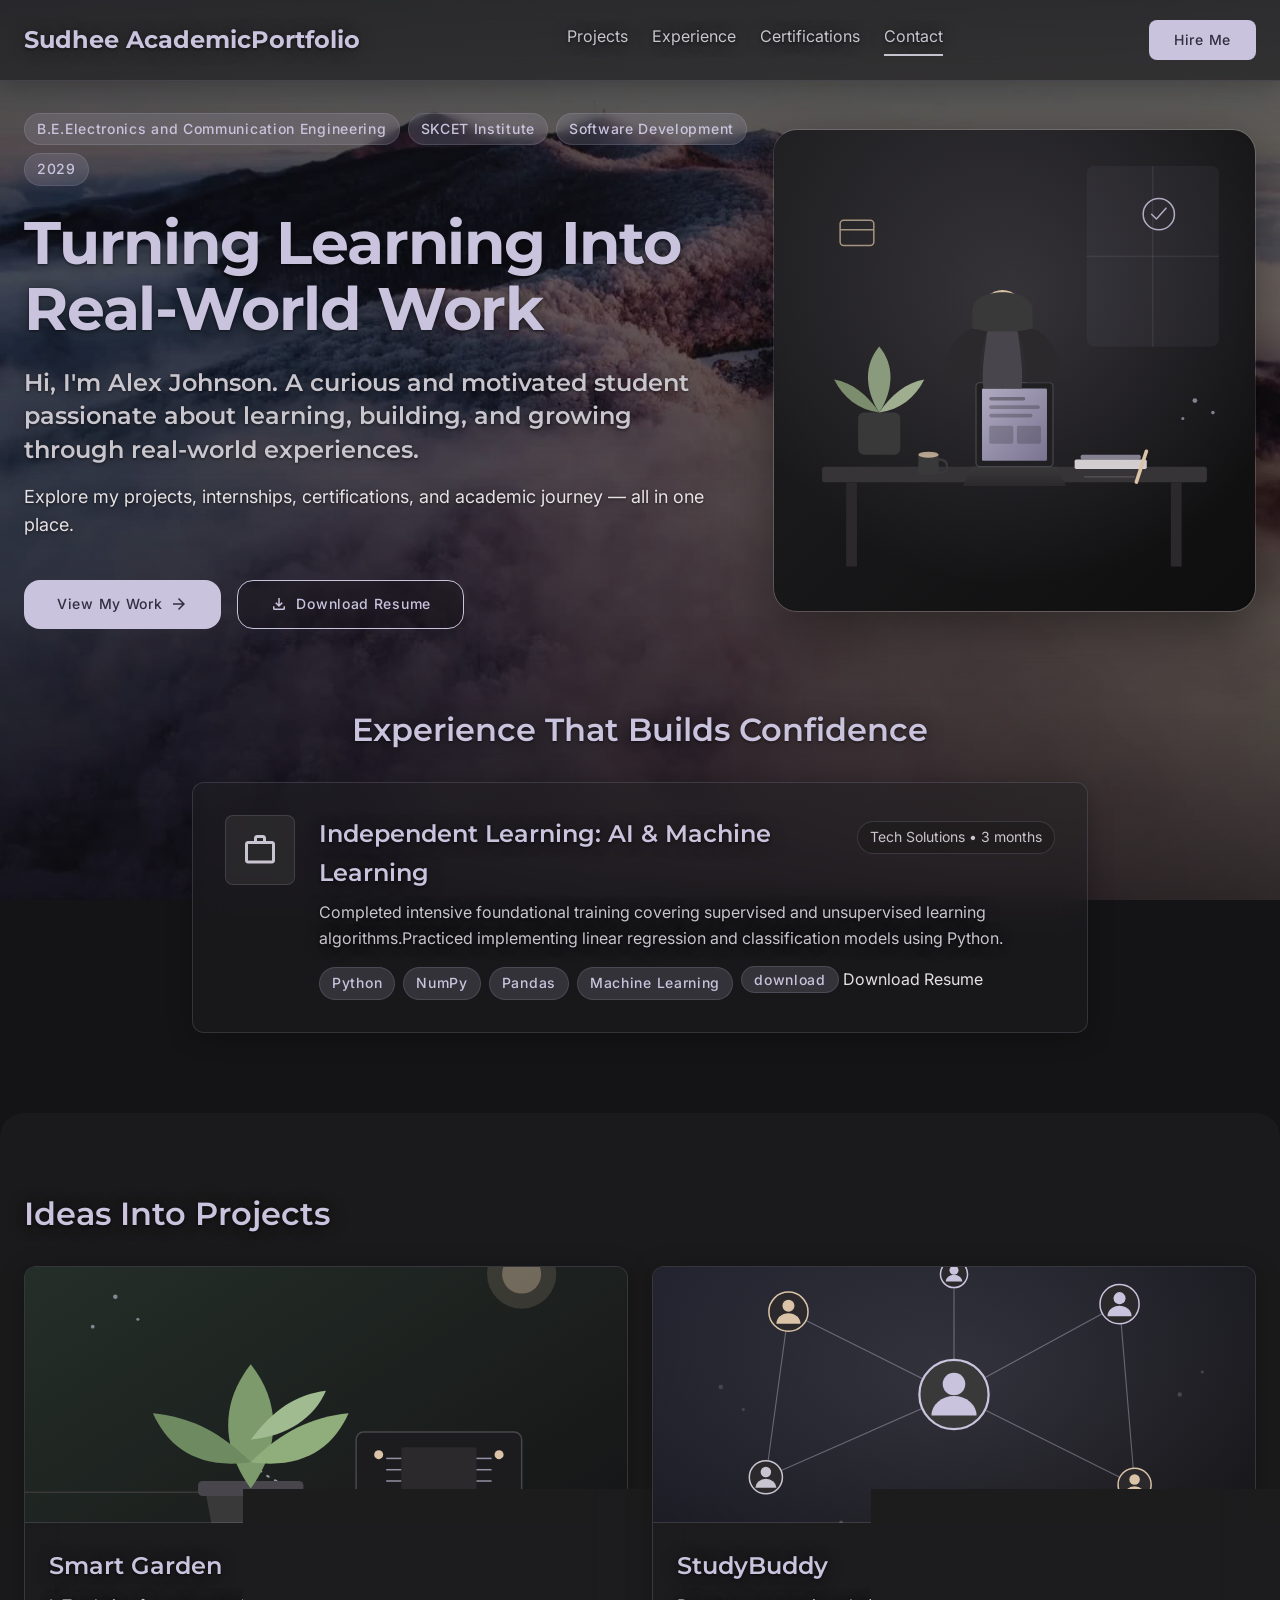
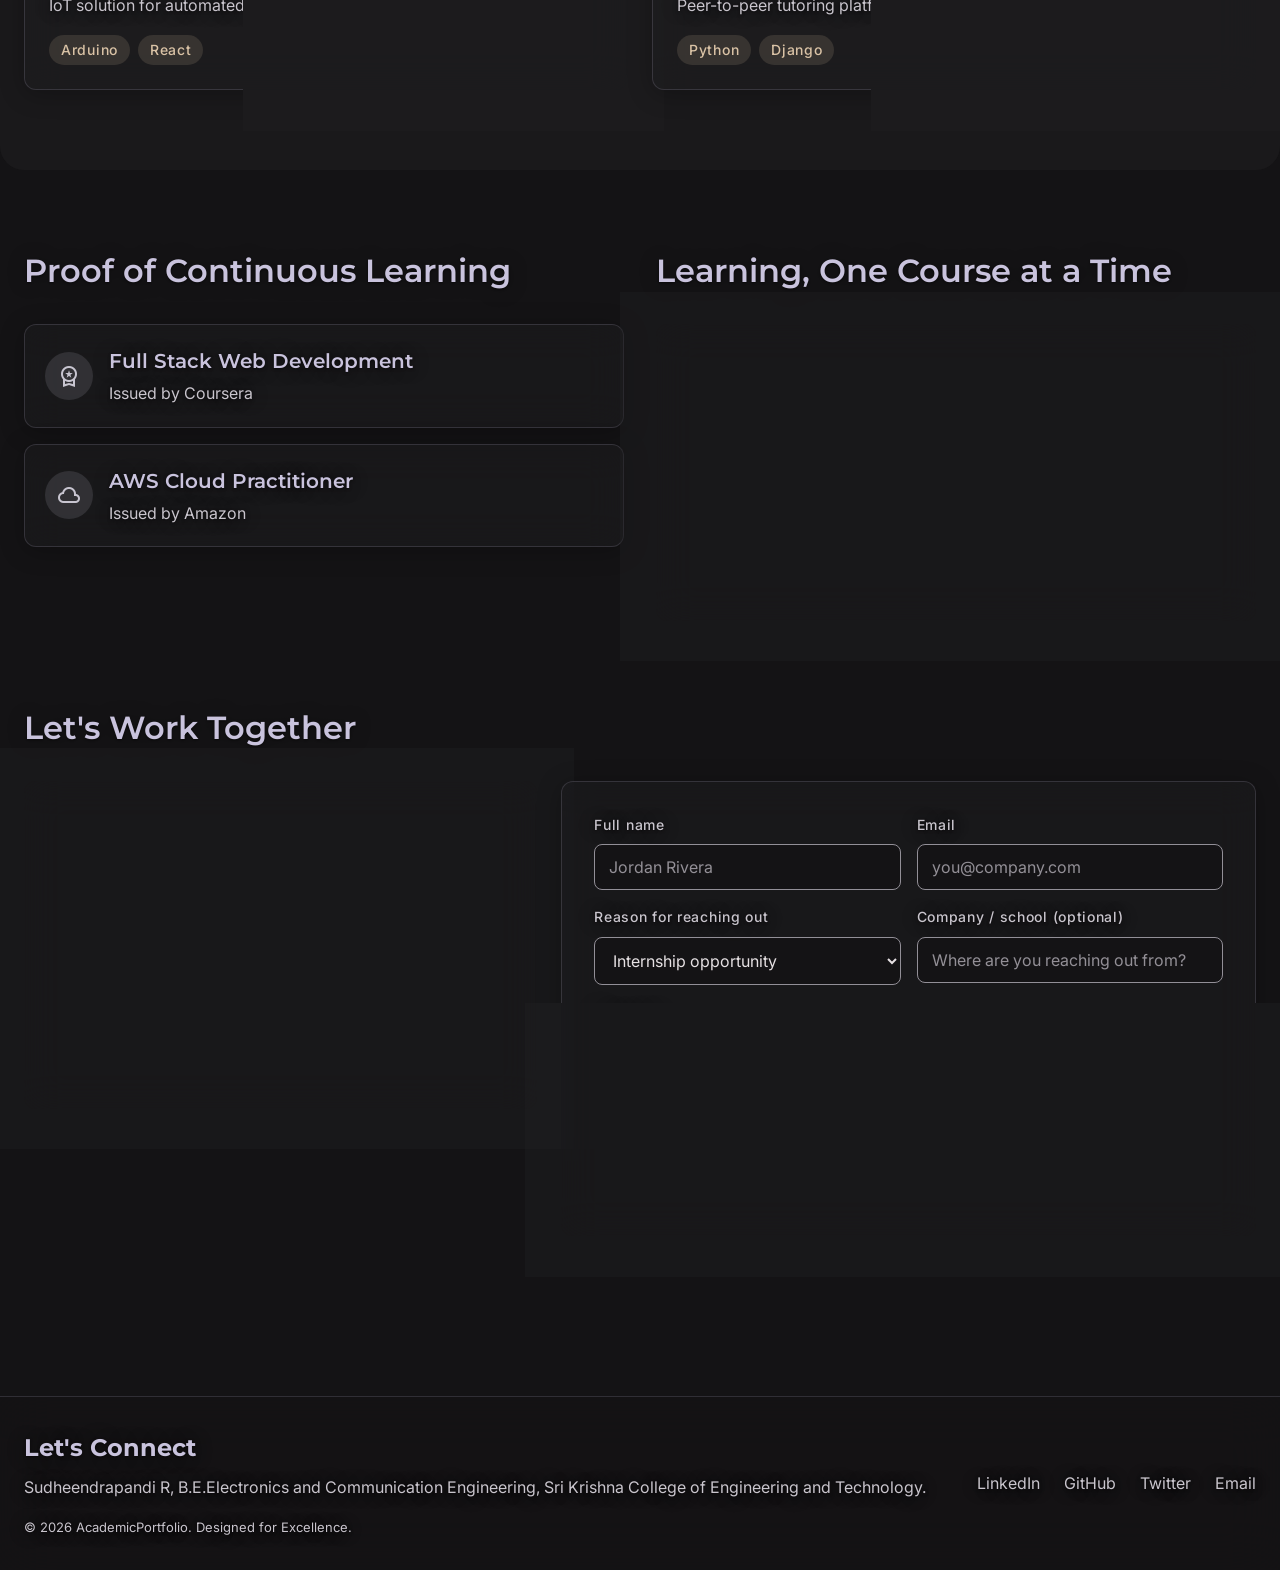
==== index.html @ cacfe925 "Add download link for resume in index.html" ====
<!DOCTYPE html>
<html lang="en">
<head>
<meta charset="utf-8" />
<meta name="viewport" content="width=device-width, initial-scale=1.0" />
<title>Sudheendrapandi—Academic Portfolio</title>
<meta name="description" content="Sudheendrapandi R — B.E.Electronics and Communication Engineering. Projects, internship experience, certifications, and a way to get in touch." />

<link rel="preconnect" href="https://fonts.googleapis.com" />
<link rel="preconnect" href="https://fonts.gstatic.com" crossorigin />
<link href="https://fonts.googleapis.com/css2?family=Inter:wght@400;500&family=Montserrat:wght@600;700&display=swap" rel="stylesheet" />
<link href="https://fonts.googleapis.com/css2?family=Material+Symbols+Outlined:wght,FILL@100..700,0..1&display=swap" rel="stylesheet" />

<link rel="stylesheet" href="style.css" />
</head>
<body>

<!-- ===================== Scroll-driven video background ===================== -->
<canvas id="scroll-cinema-canvas" aria-hidden="true"></canvas>
<div class="cinema-scrim" aria-hidden="true"></div>

<div id="cinema-preloader" role="status" aria-live="polite">
  <div class="preloader-mark">Sudhee AcademicPortfolio</div>
  <div class="preloader-track"><div class="preloader-fill" id="preloader-fill"></div></div>
  <div class="preloader-label" id="preloader-label">Loading scene… 0%</div>
</div>

<!-- ===================== Header / Nav ===================== -->
<header class="site-header">
  <nav class="nav">
    <a class="nav-brand" href="#">Sudhee AcademicPortfolio</a>

    <div class="nav-links">
      <a class="nav-link" data-nav-link href="#projects">Projects</a>
      <a class="nav-link" data-nav-link href="#experience">Experience</a>
      <a class="nav-link" data-nav-link href="#certifications">Certifications</a>
      <a class="nav-link" data-nav-link href="#contact">Contact</a>
    </div>

    <div class="nav-cta">
      <a class="btn btn-primary" href="#contact">Hire Me</a>
    </div>

    <button class="nav-menu-toggle" id="nav-menu-toggle" aria-label="Open menu" aria-expanded="false" aria-controls="nav-mobile-panel">
      <span class="material-symbols-outlined">menu</span>
    </button>
  </nav>

  <div class="nav-mobile-panel" id="nav-mobile-panel">
    <a class="nav-link" data-nav-link href="#projects">Projects</a>
    <a class="nav-link" data-nav-link href="#experience">Experience</a>
    <a class="nav-link" data-nav-link href="#certifications">Certifications</a>
    <a class="nav-link" data-nav-link href="#contact">Contact</a>
    <a class="btn btn-primary" href="#contact">Hire Me</a>
  </div>
</header>

<main>

  <!-- ===================== Hero ===================== -->
  <section class="hero reveal">
    <div class="hero-copy">
      <div class="chip-row">
        <span class="chip">B.E.Electronics and Communication Engineering</span>
        <span class="chip">SKCET Institute</span>
        <span class="chip">Software Development</span>
        <span class="chip">2029</span>
      </div>

      <h1 class="hero-title">Turning Learning Into Real-World Work</h1>

      <h2 class="hero-subtitle">
        Hi, I'm Alex Johnson. A curious and motivated student passionate about learning, building, and growing through real-world experiences.
      </h2>

      <p class="hero-lede">
        Explore my projects, internships, certifications, and academic journey — all in one place.
      </p>

      <div class="hero-actions">
        <a class="btn btn-primary btn-lg" href="#projects">
          View My Work <span class="material-symbols-outlined">arrow_forward</span>
        </a>
        <a class="btn btn-outline" href="sudheendrapandi R - Resume.pdf">
          <span class="material-symbols-outlined">download</span> Download Resume
        </a>
      </div>
    </div>

    <div class="hero-media">
      <img
        src="images/hero-illustration.svg"
        alt="Illustration of Alex Johnson working at a desk with a laptop, notebook, and plant"
        loading="eager"
      />
    </div>
  </section>

   <!-- ===================== Experience ===================== -->
  <section class="section" id="experience">
    <h2 class="section-title is-centered reveal">Experience That Builds Confidence</h2>

    <div class="glass-card experience-card reveal">
      <div class="experience-icon">
        <span class="material-symbols-outlined">work</span>
      </div>

      <div class="experience-body">
        <div class="experience-heading">
          <h3 class="experience-role">Independent Learning: AI & Machine Learning </h3>
          <span class="experience-meta">Tech Solutions • 3 months</span>
        </div>

        <p class="experience-desc">
         Completed intensive foundational training covering supervised and unsupervised learning algorithms.Practiced implementing linear regression and classification models using Python.
        </p>

        <div class="tag-row">
          <span class="tag tag--chip">Python </span>
          <span class="tag tag--chip">NumPy</span>
          <span class="tag tag--chip">Pandas</span>
          <span class="tag tag--chip">Machine Learning</span>
          <a href="sudheendrapandi R - Resume.pdf">
          <span class="tag tag--chip">download</span> Download Resume
          </a>
        </div>
      </div>
    </div>
  </section>

  <!-- ===================== Projects (bento grid) ===================== -->
  <section class="section section--projects" id="projects">
    <h2 class="section-title reveal">Ideas Into Projects</h2>

    <div class="projects-grid">
      <div class="glass-card project-card reveal">
        <div
          class="project-card-image"
          style="background-image:url('images/project-smart-garden.svg')"
          role="img"
          aria-label="Illustration of a potted plant connected to a microcontroller board"
        ></div>
        <div class="project-card-body">
          <h3 class="project-card-title">Smart Garden</h3>
          <p class="project-card-desc">IoT solution for automated plant care. Built with Arduino and React.</p>
          <div class="project-card-tags">
            <span class="tag tag--tertiary">Arduino</span>
            <span class="tag tag--tertiary">React</span>
          </div>
        </div>
      </div>

      <div class="glass-card project-card reveal">
        <div
          class="project-card-image"
          style="background-image:url('images/project-studybuddy.svg')"
          role="img"
          aria-label="Illustration of connected nodes representing a peer-to-peer tutoring network"
        ></div>
        <div class="project-card-body">
          <h3 class="project-card-title">StudyBuddy</h3>
          <p class="project-card-desc">Peer-to-peer tutoring platform. Built with Python and Django.</p>
          <div class="project-card-tags">
            <span class="tag tag--tertiary">Python</span>
            <span class="tag tag--tertiary">Django</span>
          </div>
        </div>
      </div>
    </div>
  </section>

  <!-- ===================== Certifications & Courses ===================== -->
  <section class="section" id="certifications">
    <div class="cert-courses-grid">
      <div>
        <h2 class="section-title reveal">Proof of Continuous Learning</h2>
        <div class="cert-list">
          <div class="glass-card cert-item reveal">
            <span class="cert-icon"><span class="material-symbols-outlined">workspace_premium</span></span>
            <div>
              <h4 class="cert-name">Full Stack Web Development</h4>
              <p class="cert-issuer">Issued by Coursera</p>
            </div>
          </div>
          <div class="glass-card cert-item reveal">
            <span class="cert-icon"><span class="material-symbols-outlined">cloud</span></span>
            <div>
              <h4 class="cert-name">AWS Cloud Practitioner</h4>
              <p class="cert-issuer">Issued by Amazon</p>
            </div>
          </div>
        </div>
      </div>

      <div>
        <h2 class="section-title reveal">Learning, One Course at a Time</h2>
        <div class="glass-card course-card reveal">
          <ul class="course-list">
            <li class="course-item">
              <span class="material-symbols-outlined">check_circle</span>
              <span>Data Structures &amp; Algorithms</span>
            </li>
            <li class="course-item">
              <span class="material-symbols-outlined">check_circle</span>
              <span>Operating Systems</span>
            </li>
            <li class="course-item">
              <span class="material-symbols-outlined">check_circle</span>
              <span>Cloud Computing</span>
            </li>
          </ul>
        </div>
      </div>
    </div>
  </section>

  <!-- ===================== Contact (the form section) ===================== -->
  <section class="section section--contact" id="contact">
    <h2 class="section-title reveal">Let's Work Together</h2>

    <div class="contact-layout">
      <div class="glass-card contact-intro-card reveal">
        <p>
          Have an internship, project, or opportunity in mind? Send a message and I'll get back to you within a couple of days.
        </p>
        <div class="contact-fact-list">
          <div class="contact-fact"><span class="material-symbols-outlined">school</span> Sri Krishna Institute, Electronics and Communication Engineering</div>
          <div class="contact-fact"><span class="material-symbols-outlined">location_on</span> Sugunapuram, Kuniamuthur, Coimbatore, Tamil Nadu, 641008.</div>
        </div>
        <div class="hero-actions" style="margin-top: 8px;">
          <a class="btn btn-outline" href="mailto:sudheendrapandi93@gmail.com">
            <span class="material-symbols-outlined">mail</span> Email Directly
          </a>
        </div>
      </div>

      <form class="glass-card contact-form-card" id="contact-form" novalidate>
        <div class="form-grid">
          <div class="form-field">
            <label for="field-name">Full name</label>
            <input type="text" id="field-name" name="name" placeholder="Jordan Rivera" required />
          </div>
          <div class="form-field">
            <label for="field-email">Email</label>
            <input type="email" id="field-email" name="email" placeholder="you@company.com" required />
          </div>
          <div class="form-field">
            <label for="field-reason">Reason for reaching out</label>
            <select id="field-reason" name="reason">
              <option value="internship">Internship opportunity</option>
              <option value="fulltime">Full-time role</option>
              <option value="collab">Project collaboration</option>
              <option value="other">Something else</option>
            </select>
          </div>
          <div class="form-field">
            <label for="field-company">Company / school (optional)</label>
            <input type="text" id="field-company" name="company" placeholder="Where are you reaching out from?" />
          </div>
          <div class="form-field is-full">
            <label for="field-message">Message</label>
            <textarea id="field-message" name="message" placeholder="Tell me a bit about the opportunity…" required></textarea>
          </div>
        </div>

        <div class="form-submit-row">
          <button class="btn btn-primary btn-lg" type="submit">
            Send Message <span class="material-symbols-outlined">send</span>
          </button>
          <span class="form-note">I'll never share your info. No spam, ever.</span>
        </div>

        <div class="form-success" id="form-success" role="status">
          <span class="material-symbols-outlined">check_circle</span>
          Thanks — your message is in. I'll be in touch soon.
        </div>
      </form>
    </div>
  </section>

</main>

<!-- ===================== Footer ===================== -->
<footer class="site-footer">
  <div class="footer-inner">
    <div class="footer-brand">
      <h3>Let's Connect</h3>
      <p>Sudheendrapandi R, B.E.Electronics and Communication Engineering, Sri Krishna College of Engineering and Technology.</p>
      <p class="fine-print">© 2026 AcademicPortfolio. Designed for Excellence.</p>
    </div>
    <div class="footer-links">
      <a href="https://www.linkedin.com/in/sudheendrapandi-r/">LinkedIn</a>
      <a href="https://github.com/sudheendrapandi?tab=repositories">GitHub</a>
      <a href="#">Twitter</a>
      <a href="#Top">Email</a>
    </div>
  </div>
</footer>

<script src="scroll-cinema.js"></script>
<script src="script.js"></script>
</body>
</html>
---- style.css ----
/* =========================================================================
   Academic Portfolio — Design System
   Recreated 1:1 from the Stitch/Figma export (DESIGN.md tokens), then every
   solid section/card background is converted to a translucent glass panel
   so the scroll-driven video sits visibly behind the whole page.
   ========================================================================= */

:root {
  /* ---- Color tokens (Academic Innovation / Dark) ---- */
  --surface: #141315;
  --surface-dim: #141315;
  --surface-bright: #3a393a;
  --surface-container-lowest: #0f0e0f;
  --surface-container-low: #1c1b1d;
  --surface-container: #201f21;
  --surface-container-high: #2b292b;
  --surface-container-highest: #363436;

  --on-surface: #e6e1e3;
  --on-surface-variant: #c9c5cd;
  --inverse-surface: #e6e1e3;
  --inverse-on-surface: #323032;

  --outline: #928f97;
  --outline-variant: #48464c;

  --primary: #c9c3dd;
  --on-primary: #312e42;
  --primary-container: #0c0a1c;
  --on-primary-container: #7c788f;

  --secondary: #c8c5d0;
  --on-secondary: #302f38;
  --secondary-container: #494851;
  --on-secondary-container: #bab7c2;

  --tertiary: #dac3a6;
  --on-tertiary: #3c2e19;
  --tertiary-container: #140a00;
  --on-tertiary-container: #8a775e;

  --error: #ffb4ab;
  --on-error: #690005;

  --background: #141315;
  --on-background: #e6e1e3;
  --surface-variant: #363436;

  /* ---- Type scale ---- */
  --font-display: "Montserrat", sans-serif;
  --font-body: "Inter", sans-serif;

  --display-xl-size: 60px;
  --display-xl-size-mobile: 40px;
  --headline-lg-size: 32px;
  --headline-md-size: 24px;
  --body-lg-size: 18px;
  --body-md-size: 16px;
  --label-sm-size: 14px;

  /* ---- Shape ---- */
  --radius-sm: 0.25rem;
  --radius: 0.5rem;
  --radius-md: 0.75rem;
  --radius-lg: 1rem;
  --radius-xl: 1.5rem;
  --radius-full: 9999px;

  /* ---- Spacing ---- */
  --unit: 8px;
  --gutter: 24px;
  --margin-mobile: 16px;
  --stack-sm: 8px;
  --stack-md: 16px;
  --stack-lg: 32px;
  --section-gap: 80px;
  --container-max: 1280px;

  /* ---- Glass panel system ----
     Original design was a solid dark-mode surface stack. Every one of those
     surface levels becomes a translucent, blurred glass tint here so the
     scroll-video canvas underneath stays visible through every section. */
  --glass-nav-bg: rgba(20, 19, 21, 0.55);
  --glass-card-bg: rgba(32, 31, 33, 0.46);
  --glass-card-bg-strong: rgba(20, 19, 21, 0.6);
  --glass-card-border: rgba(201, 195, 221, 0.16);
  --glass-chip-bg: rgba(201, 195, 221, 0.16);
  --glass-blur: blur(18px);
  --glass-blur-strong: blur(26px);
  --text-shadow-soft: 0 1px 3px rgba(0, 0, 0, 0.55), 0 1px 18px rgba(0, 0, 0, 0.35);
}

* {
  box-sizing: border-box;
}

html {
  scroll-behavior: smooth;
}

body {
  margin: 0;
  background: var(--background);
  color: var(--on-surface);
  font-family: var(--font-body);
  font-size: var(--body-md-size);
  line-height: 1.6;
  -webkit-font-smoothing: antialiased;
  overflow-x: hidden;
}

img {
  max-width: 100%;
  display: block;
}

a {
  text-decoration: none;
  color: inherit;
}

ul {
  margin: 0;
  padding: 0;
  list-style: none;
}

button {
  font-family: inherit;
  cursor: pointer;
}

.material-symbols-outlined {
  font-variation-settings: "FILL" 0, "wght" 400, "GRAD" 0, "opsz" 24;
  vertical-align: middle;
  line-height: 1;
}

::selection {
  background: var(--secondary);
  color: var(--on-secondary);
}

.container {
  max-width: var(--container-max);
  margin: 0 auto;
  padding-inline: var(--margin-mobile);
}

@media (min-width: 768px) {
  .container {
    padding-inline: var(--gutter);
  }
}

.visually-hidden {
  position: absolute;
  width: 1px;
  height: 1px;
  overflow: hidden;
  clip: rect(0 0 0 0);
  white-space: nowrap;
}

/* =========================================================================
   Scroll-video background canvas
   ========================================================================= */

#scroll-cinema-canvas {
  position: fixed;
  inset: 0;
  width: 100vw;
  height: 100vh;
  z-index: -1;
  background: var(--surface-container-lowest);
}

/* Dark scrim so glass panels always keep enough contrast, whatever frame is showing */
.cinema-scrim {
  position: fixed;
  inset: 0;
  z-index: -1;
  background: linear-gradient(
    180deg,
    rgba(10, 9, 11, 0.55) 0%,
    rgba(10, 9, 11, 0.35) 30%,
    rgba(10, 9, 11, 0.5) 70%,
    rgba(10, 9, 11, 0.72) 100%
  );
  pointer-events: none;
}

/* Preloader shown while video frames are fetched */
#cinema-preloader {
  position: fixed;
  inset: 0;
  z-index: 999;
  display: flex;
  flex-direction: column;
  align-items: center;
  justify-content: center;
  gap: var(--stack-md);
  background: var(--surface);
  transition: opacity 0.6s ease, visibility 0.6s ease;
}

#cinema-preloader.is-hidden {
  opacity: 0;
  visibility: hidden;
  pointer-events: none;
}

.preloader-mark {
  font-family: var(--font-display);
  font-weight: 700;
  font-size: 22px;
  color: var(--primary);
  letter-spacing: -0.01em;
}

.preloader-track {
  width: 220px;
  height: 3px;
  border-radius: var(--radius-full);
  background: var(--surface-container-high);
  overflow: hidden;
}

.preloader-fill {
  height: 100%;
  width: 0%;
  background: var(--primary);
  transition: width 0.15s ease-out;
}

.preloader-label {
  font-size: var(--label-sm-size);
  letter-spacing: 0.05em;
  color: var(--on-surface-variant);
  text-transform: uppercase;
}

/* =========================================================================
   Header / Nav — glass, sticky
   ========================================================================= */

.site-header {
  position: sticky;
  top: 0;
  z-index: 50;
  background: var(--glass-nav-bg);
  backdrop-filter: var(--glass-blur);
  -webkit-backdrop-filter: var(--glass-blur);
  border-bottom: 1px solid var(--glass-card-border);
  box-shadow: 0 4px 24px rgba(0, 0, 0, 0.25);
  transition: background 0.2s ease;
}

.nav {
  display: flex;
  justify-content: space-between;
  align-items: center;
  width: 100%;
  height: 80px;
  max-width: var(--container-max);
  margin: 0 auto;
  padding-inline: var(--margin-mobile);
}

@media (min-width: 768px) {
  .nav {
    padding-inline: var(--gutter);
  }
}

.nav-brand {
  font-family: var(--font-display);
  font-size: var(--headline-md-size);
  font-weight: 700;
  color: var(--primary);
  text-shadow: var(--text-shadow-soft);
  transition: opacity 0.2s ease;
}

.nav-brand:hover {
  opacity: 0.8;
}

.nav-links {
  display: none;
  align-items: center;
  gap: 24px;
}

@media (min-width: 768px) {
  .nav-links {
    display: flex;
  }
}

.nav-link {
  font-size: var(--body-md-size);
  color: var(--on-surface-variant);
  text-shadow: var(--text-shadow-soft);
  padding-bottom: 4px;
  border-bottom: 2px solid transparent;
  transition: color 0.2s ease, border-color 0.2s ease, opacity 0.2s ease;
}

.nav-link:hover {
  color: var(--primary);
  opacity: 0.85;
}

.nav-link.is-active {
  color: var(--secondary);
  border-bottom-color: var(--secondary);
}

.nav-cta {
  display: none;
}

@media (min-width: 768px) {
  .nav-cta {
    display: flex;
    align-items: center;
  }
}

.nav-menu-toggle {
  display: inline-flex;
  background: none;
  border: none;
  color: var(--primary);
  padding: 4px;
}

@media (min-width: 768px) {
  .nav-menu-toggle {
    display: none;
  }
}

.nav-mobile-panel {
  display: none;
  flex-direction: column;
  gap: 4px;
  padding: var(--stack-md) var(--margin-mobile) var(--stack-lg);
  background: var(--glass-nav-bg);
  backdrop-filter: var(--glass-blur);
  -webkit-backdrop-filter: var(--glass-blur);
  border-bottom: 1px solid var(--glass-card-border);
}

.nav-mobile-panel.is-open {
  display: flex;
}

.nav-mobile-panel .nav-link {
  padding: 12px 4px;
  border-bottom: 1px solid var(--glass-card-border);
}

.nav-mobile-panel .btn {
  margin-top: var(--stack-sm);
  align-self: flex-start;
}

@media (min-width: 768px) {
  .nav-mobile-panel {
    display: none !important;
  }
}

/* =========================================================================
   Buttons
   ========================================================================= */

.btn {
  display: inline-flex;
  align-items: center;
  gap: 8px;
  font-family: var(--font-body);
  font-size: var(--label-sm-size);
  font-weight: 500;
  letter-spacing: 0.05em;
  border-radius: var(--radius);
  border: 1px solid transparent;
  transition: opacity 0.2s ease, background-color 0.2s ease, transform 0.15s ease;
  white-space: nowrap;
}

.btn-primary {
  background: var(--primary);
  color: var(--on-primary);
  padding: 8px 24px;
}

.btn-primary:hover {
  opacity: 0.9;
}

.btn-lg {
  padding: 12px 32px;
  border-radius: var(--radius-lg);
}

.btn-outline {
  background: rgba(15, 14, 15, 0.35);
  border: 1px solid var(--primary);
  color: var(--primary);
  padding: 12px 32px;
  border-radius: var(--radius-lg);
}

.btn-outline:hover {
  background: var(--surface-container);
}

.btn:active {
  transform: translateY(1px);
}

.btn .material-symbols-outlined {
  font-size: 18px;
}

/* =========================================================================
   Section rhythm
   ========================================================================= */

main {
  max-width: var(--container-max);
  margin: 0 auto;
  padding-inline: var(--margin-mobile);
  padding-top: var(--stack-lg);
  padding-bottom: var(--section-gap);
}

@media (min-width: 768px) {
  main {
    padding-inline: var(--gutter);
  }
}

.section {
  padding-block: var(--section-gap);
}

.section-title {
  font-family: var(--font-display);
  font-size: var(--headline-lg-size);
  font-weight: 600;
  line-height: 1.3;
  color: var(--primary);
  text-shadow: var(--text-shadow-soft);
  margin: 0 0 var(--stack-lg);
}

.section-title.is-centered {
  text-align: center;
}

/* =========================================================================
   Hero
   ========================================================================= */

.hero {
  position: relative;
  display: flex;
  flex-direction: column;
  align-items: center;
  gap: var(--gutter);
}

@media (min-width: 768px) {
  .hero {
    flex-direction: row;
  }
}

.hero-copy {
  display: flex;
  flex-direction: column;
  gap: var(--stack-md);
  z-index: 1;
}

@media (min-width: 768px) {
  .hero-copy {
    width: 60%;
  }
}

.chip-row {
  display: flex;
  flex-wrap: wrap;
  gap: 8px;
  margin-bottom: 8px;
}

.chip {
  background: var(--glass-chip-bg);
  color: var(--primary);
  border: 1px solid var(--glass-card-border);
  padding: 4px 12px;
  border-radius: var(--radius-full);
  font-size: var(--label-sm-size);
  letter-spacing: 0.05em;
  font-weight: 500;
  backdrop-filter: blur(6px);
}

.hero-title {
  font-family: var(--font-display);
  font-weight: 700;
  font-size: var(--display-xl-size-mobile);
  line-height: 1.2;
  letter-spacing: -0.02em;
  color: var(--primary);
  text-shadow: var(--text-shadow-soft);
  margin: 0 0 var(--stack-sm);
}

@media (min-width: 768px) {
  .hero-title {
    font-size: var(--display-xl-size);
    line-height: 1.1;
  }
}

.hero-subtitle {
  font-family: var(--font-display);
  font-size: var(--headline-md-size);
  font-weight: 600;
  line-height: 1.4;
  color: var(--on-surface-variant);
  text-shadow: var(--text-shadow-soft);
  max-width: 42rem;
  margin: 0;
}

.hero-lede {
  font-size: var(--body-lg-size);
  line-height: 1.6;
  color: var(--on-surface);
  text-shadow: var(--text-shadow-soft);
  max-width: 48rem;
  margin: 0 0 var(--stack-md);
}

.hero-actions {
  display: flex;
  flex-wrap: wrap;
  gap: var(--stack-md);
  margin-top: var(--stack-sm);
}

.hero-media {
  position: relative;
  margin-top: var(--stack-lg);
  z-index: 1;
}

@media (min-width: 768px) {
  .hero-media {
    width: 40%;
    margin-top: 0;
  }
}

.hero-media img {
  width: 100%;
  height: auto;
  aspect-ratio: 1 / 1;
  object-fit: cover;
  border-radius: var(--radius-xl);
  box-shadow: 0 20px 60px rgba(0, 0, 0, 0.45);
  border: 1px solid var(--glass-card-border);
}

/* =========================================================================
   Glass card (replaces .bento-card)
   ========================================================================= */

.glass-card {
  background: var(--glass-card-bg);
  backdrop-filter: var(--glass-blur);
  -webkit-backdrop-filter: var(--glass-blur);
  border: 1px solid var(--glass-card-border);
  border-radius: var(--radius-md);
  box-shadow: 0 4px 24px rgba(0, 0, 0, 0.25);
  transition: transform 0.3s ease, box-shadow 0.3s ease, border-color 0.3s ease;
}

.glass-card:hover {
  transform: translateY(-2px);
  box-shadow: 0 12px 36px rgba(0, 0, 0, 0.32);
  border-color: rgba(201, 195, 221, 0.3);
}

/* =========================================================================
   Experience section
   ========================================================================= */

.experience-card {
  max-width: 56rem;
  margin: 0 auto;
  padding: 24px;
  display: flex;
  flex-direction: column;
  gap: var(--gutter);
  align-items: flex-start;
}

@media (min-width: 768px) {
  .experience-card {
    flex-direction: row;
    padding: 32px;
  }
}

.experience-icon {
  flex-shrink: 0;
  background: rgba(54, 52, 54, 0.55);
  border: 1px solid var(--glass-card-border);
  border-radius: var(--radius);
  padding: 16px;
}

.experience-icon .material-symbols-outlined {
  font-size: 36px;
  color: var(--secondary);
}

.experience-body {
  flex-grow: 1;
}

.experience-heading {
  display: flex;
  flex-direction: column;
  gap: 8px;
  margin-bottom: 8px;
}

@media (min-width: 768px) {
  .experience-heading {
    flex-direction: row;
    justify-content: space-between;
    align-items: baseline;
  }
}

.experience-role {
  font-family: var(--font-display);
  font-size: var(--headline-md-size);
  font-weight: 600;
  color: var(--primary);
  text-shadow: var(--text-shadow-soft);
  margin: 0;
}

.experience-meta {
  font-size: var(--label-sm-size);
  color: var(--on-surface-variant);
  background: rgba(28, 27, 29, 0.55);
  padding: 4px 12px;
  border-radius: var(--radius-full);
  border: 1px solid var(--glass-card-border);
  white-space: nowrap;
}

.experience-desc {
  color: var(--on-surface-variant);
  text-shadow: var(--text-shadow-soft);
  margin: 8px 0 var(--stack-md);
}

.tag-row {
  display: flex;
  flex-wrap: wrap;
  gap: 8px;
}

.tag {
  padding: 4px 12px;
  border-radius: var(--radius-full);
  font-size: var(--label-sm-size);
  letter-spacing: 0.05em;
  font-weight: 500;
}

.tag--chip {
  background: var(--glass-chip-bg);
  color: var(--primary);
  border: 1px solid var(--glass-card-border);
}

.tag--tertiary {
  background: rgba(218, 195, 166, 0.14);
  color: var(--tertiary);
}

/* =========================================================================
   Projects bento grid
   ========================================================================= */

.section--projects {
  background: rgba(58, 57, 58, 0.18);
  border-radius: var(--radius-xl);
  margin-inline: calc(var(--margin-mobile) * -1);
  padding-inline: var(--margin-mobile);
}

@media (min-width: 768px) {
  .section--projects {
    margin-inline: calc(var(--gutter) * -1);
    padding-inline: var(--gutter);
  }
}

.projects-grid {
  display: grid;
  grid-template-columns: 1fr;
  gap: var(--gutter);
}

@media (min-width: 768px) {
  .projects-grid {
    grid-template-columns: 1fr 1fr;
  }
}

.project-card {
  display: flex;
  flex-direction: column;
  overflow: hidden;
}

.project-card-image {
  width: 100%;
  height: 12rem;
  background-size: cover;
  background-position: center;
  border-bottom: 1px solid var(--glass-card-border);
}

@media (min-width: 768px) {
  .project-card-image {
    height: 16rem;
  }
}

.project-card-body {
  padding: 24px;
  display: flex;
  flex-direction: column;
  flex-grow: 1;
}

.project-card-title {
  font-family: var(--font-display);
  font-size: var(--headline-md-size);
  font-weight: 600;
  color: var(--primary);
  text-shadow: var(--text-shadow-soft);
  margin: 0 0 8px;
}

.project-card-desc {
  color: var(--on-surface-variant);
  text-shadow: var(--text-shadow-soft);
  margin: 0 0 var(--stack-md);
  flex-grow: 1;
}

.project-card-tags {
  display: flex;
  flex-wrap: wrap;
  gap: 8px;
  margin-top: auto;
}

/* =========================================================================
   Certifications & courses
   ========================================================================= */

.cert-courses-grid {
  display: grid;
  grid-template-columns: 1fr;
  gap: var(--stack-lg);
}

@media (min-width: 1024px) {
  .cert-courses-grid {
    grid-template-columns: 1fr 1fr;
  }
}

.cert-list {
  display: flex;
  flex-direction: column;
  gap: 16px;
}

.cert-item {
  padding: 20px;
  display: flex;
  align-items: center;
  gap: 16px;
}

.cert-icon {
  background: rgba(200, 197, 208, 0.14);
  color: var(--secondary);
  padding: 12px;
  border-radius: var(--radius-full);
  display: inline-flex;
}

.cert-name {
  font-family: var(--font-display);
  font-size: 20px;
  font-weight: 600;
  color: var(--primary);
  text-shadow: var(--text-shadow-soft);
  margin: 0;
}

.cert-issuer {
  color: var(--on-surface-variant);
  text-shadow: var(--text-shadow-soft);
  margin: 4px 0 0;
}

.course-card {
  padding: 24px;
  height: 100%;
}

.course-list {
  display: flex;
  flex-direction: column;
  gap: 16px;
}

.course-item {
  display: flex;
  align-items: center;
  gap: 12px;
}

.course-item .material-symbols-outlined {
  color: var(--secondary);
}

.course-item span:last-child {
  font-size: var(--body-lg-size);
  color: var(--on-surface);
  text-shadow: var(--text-shadow-soft);
}

/* =========================================================================
   Contact / booking-style form section (new — the "form" part of the page)
   ========================================================================= */

.section--contact {
  scroll-margin-top: 96px;
}

.contact-layout {
  display: grid;
  grid-template-columns: 1fr;
  gap: var(--gutter);
  align-items: start;
}

@media (min-width: 1024px) {
  .contact-layout {
    grid-template-columns: 0.85fr 1.15fr;
  }
}

.contact-intro-card {
  padding: 32px;
  display: flex;
  flex-direction: column;
  gap: var(--stack-md);
}

.contact-intro-card p {
  color: var(--on-surface-variant);
  text-shadow: var(--text-shadow-soft);
  margin: 0;
}

.contact-fact-list {
  display: flex;
  flex-direction: column;
  gap: 12px;
  margin-top: 8px;
}

.contact-fact {
  display: flex;
  align-items: center;
  gap: 12px;
  font-size: var(--body-md-size);
  color: var(--on-surface);
  text-shadow: var(--text-shadow-soft);
}

.contact-fact .material-symbols-outlined {
  color: var(--secondary);
  font-size: 20px;
}

.contact-form-card {
  padding: 32px;
}

.form-grid {
  display: grid;
  grid-template-columns: 1fr;
  gap: var(--stack-md);
}

@media (min-width: 640px) {
  .form-grid {
    grid-template-columns: 1fr 1fr;
  }
  .form-field.is-full {
    grid-column: 1 / -1;
  }
}

.form-field {
  display: flex;
  flex-direction: column;
  gap: 8px;
}

.form-field label {
  font-size: var(--label-sm-size);
  letter-spacing: 0.05em;
  font-weight: 500;
  color: var(--on-surface-variant);
  text-shadow: var(--text-shadow-soft);
}

.form-field input,
.form-field select,
.form-field textarea {
  font-family: var(--font-body);
  font-size: var(--body-md-size);
  color: var(--on-surface);
  background: rgba(15, 14, 15, 0.4);
  border: 1px solid var(--outline);
  border-radius: var(--radius);
  padding: 12px 14px;
  transition: border-color 0.2s ease, box-shadow 0.2s ease, background 0.2s ease;
}

.form-field input::placeholder,
.form-field textarea::placeholder {
  color: var(--on-surface-variant);
  opacity: 0.7;
}

.form-field input:focus,
.form-field select:focus,
.form-field textarea:focus {
  outline: none;
  border-color: var(--primary);
  box-shadow: 0 0 0 4px rgba(201, 195, 221, 0.18);
  background: rgba(15, 14, 15, 0.6);
}

.form-field textarea {
  resize: vertical;
  min-height: 120px;
}

.form-submit-row {
  display: flex;
  align-items: center;
  gap: var(--stack-md);
  margin-top: var(--stack-sm);
  flex-wrap: wrap;
}

.form-note {
  font-size: 13px;
  color: var(--on-surface-variant);
  text-shadow: var(--text-shadow-soft);
}

.form-success {
  display: none;
  align-items: center;
  gap: 10px;
  margin-top: var(--stack-md);
  padding: 14px 16px;
  border-radius: var(--radius);
  background: rgba(201, 195, 221, 0.14);
  border: 1px solid var(--glass-card-border);
  color: var(--primary);
  font-size: var(--body-md-size);
}

.form-success.is-visible {
  display: flex;
}

.form-success .material-symbols-outlined {
  color: var(--secondary);
}

/* =========================================================================
   Footer
   ========================================================================= */

.site-footer {
  background: var(--glass-card-bg-strong);
  backdrop-filter: var(--glass-blur-strong);
  -webkit-backdrop-filter: var(--glass-blur-strong);
  border-top: 1px solid var(--glass-card-border);
  padding-block: var(--stack-lg);
}

.footer-inner {
  display: flex;
  flex-direction: column;
  align-items: center;
  text-align: center;
  gap: var(--stack-md);
  width: 100%;
  max-width: var(--container-max);
  margin: 0 auto;
  padding-inline: var(--margin-mobile);
}

@media (min-width: 768px) {
  .footer-inner {
    flex-direction: row;
    justify-content: space-between;
    align-items: center;
    text-align: left;
    padding-inline: var(--gutter);
  }
}

.footer-brand {
  display: flex;
  flex-direction: column;
  align-items: center;
  gap: 8px;
}

@media (min-width: 768px) {
  .footer-brand {
    align-items: flex-start;
  }
}

.footer-brand h3 {
  font-family: var(--font-display);
  font-size: var(--headline-md-size);
  font-weight: 700;
  color: var(--primary);
  text-shadow: var(--text-shadow-soft);
  margin: 0;
}

.footer-brand p {
  color: var(--on-surface-variant);
  text-shadow: var(--text-shadow-soft);
  margin: 0;
}

.footer-brand .fine-print {
  margin-top: 8px;
  font-size: 13px;
}

.footer-links {
  display: flex;
  gap: 24px;
  flex-wrap: wrap;
  justify-content: center;
}

.footer-links a {
  color: var(--on-surface-variant);
  text-shadow: var(--text-shadow-soft);
  transition: color 0.2s ease;
}

.footer-links a:hover {
  color: var(--secondary);
}

/* =========================================================================
   Scroll reveal
   ========================================================================= */

.reveal {
  opacity: 0;
  transform: translateY(24px);
  transition: opacity 0.7s ease, transform 0.7s ease;
}

.reveal.is-visible {
  opacity: 1;
  transform: translateY(0);
}

@media (prefers-reduced-motion: reduce) {
  html {
    scroll-behavior: auto;
  }
  .reveal {
    opacity: 1;
    transform: none;
    transition: none;
  }
  .glass-card {
    transition: none;
  }
}
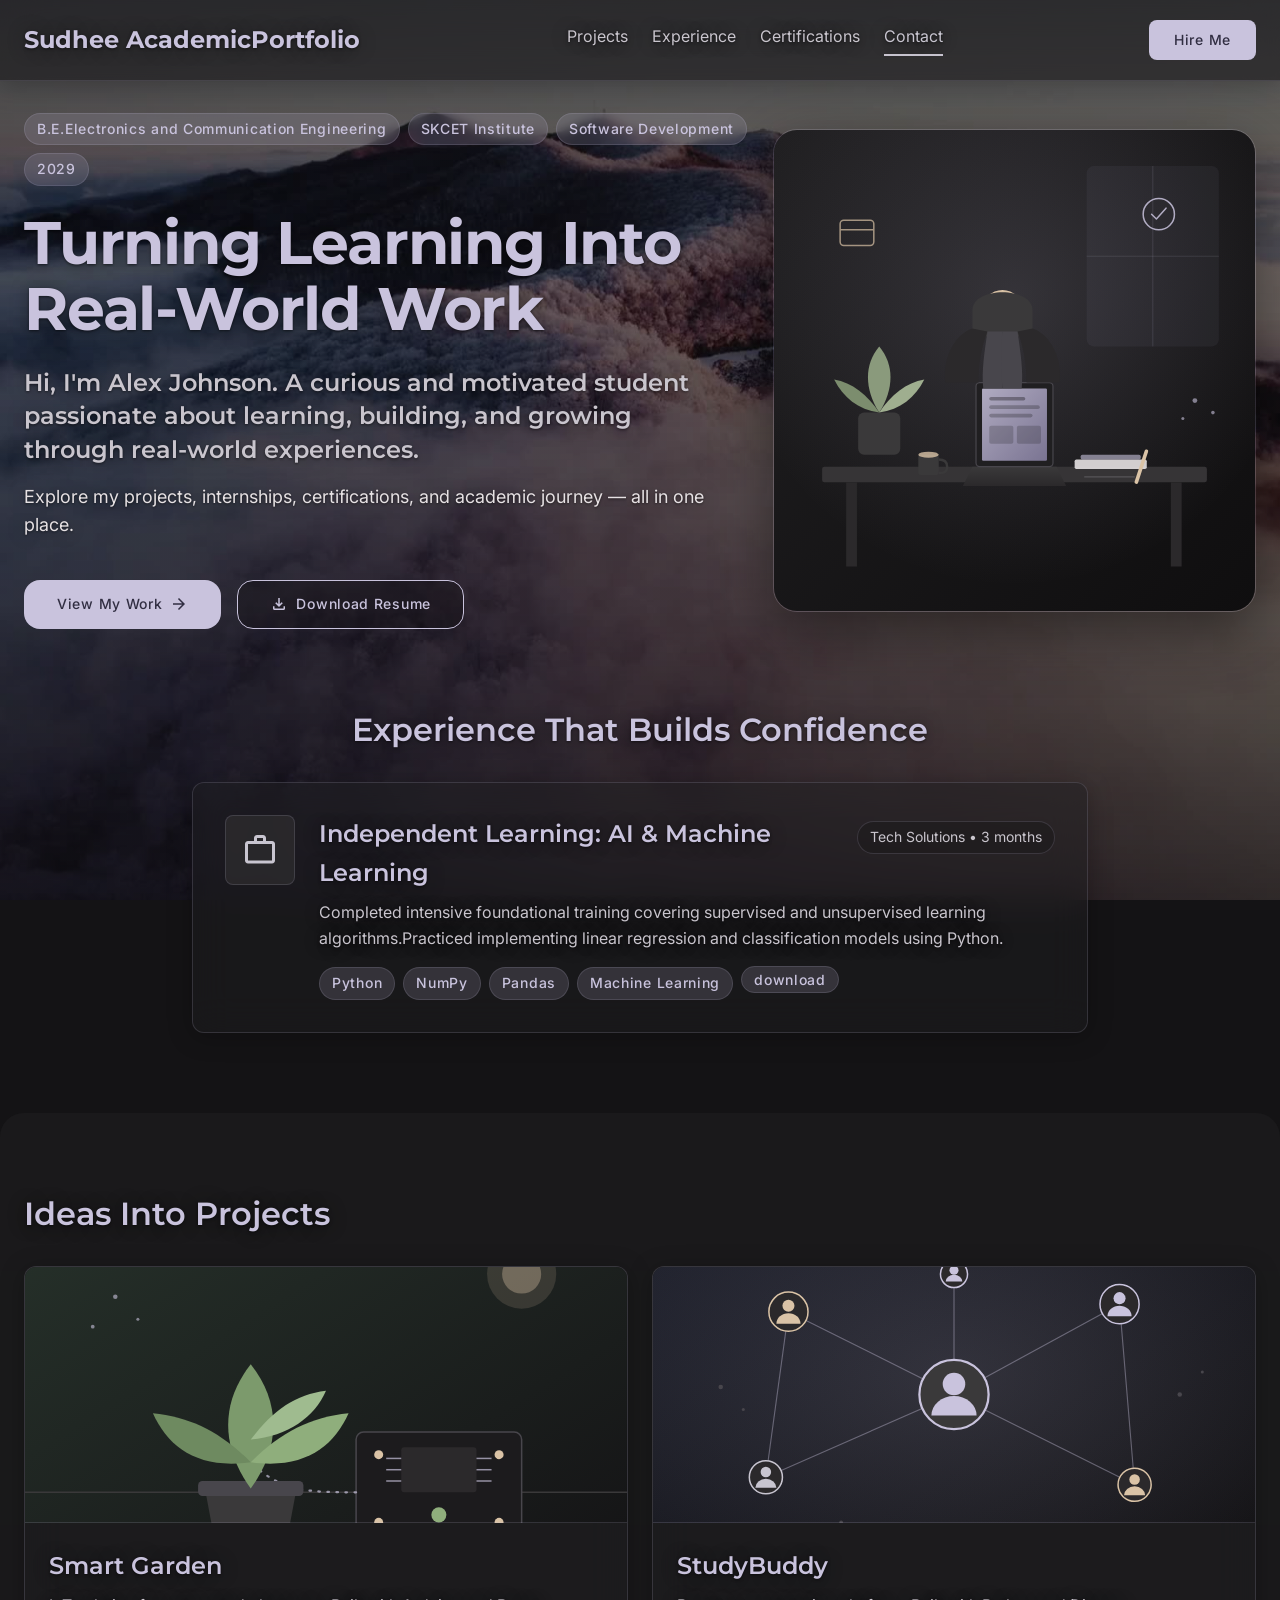
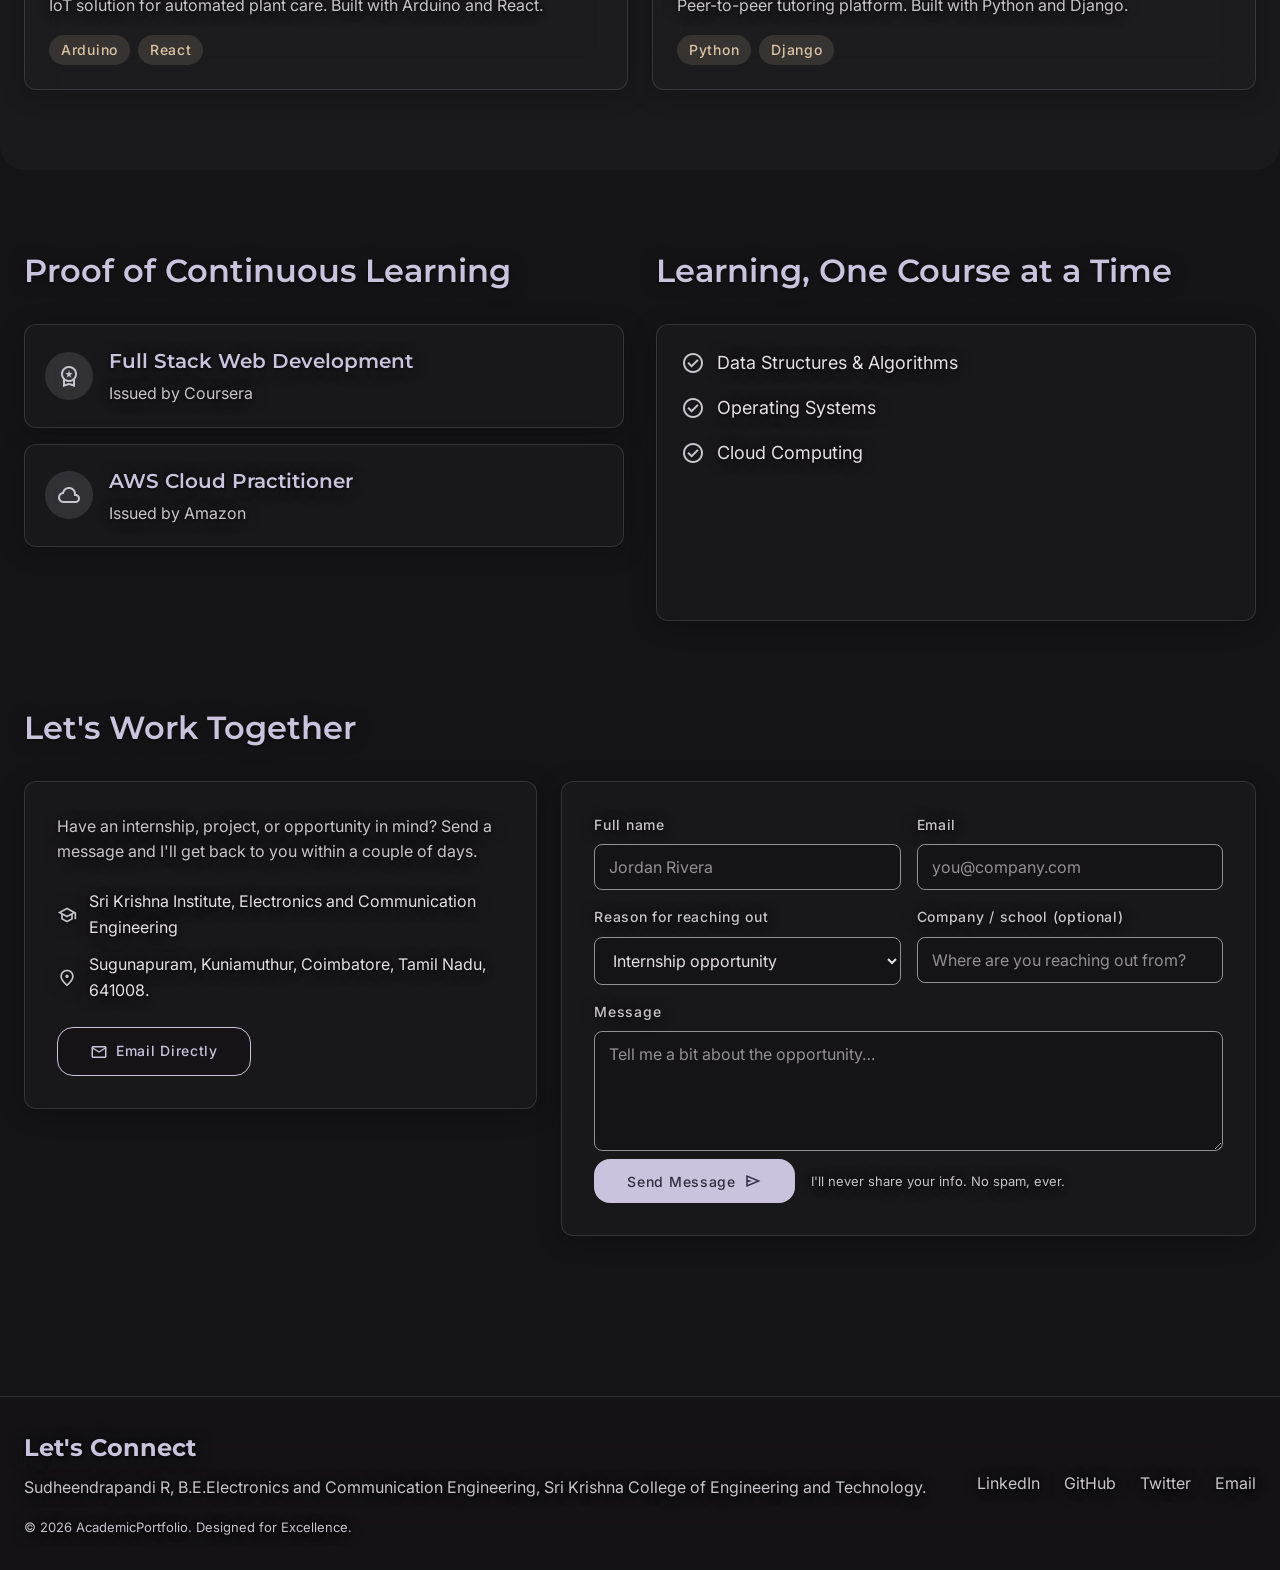
==== commit e9bc9329: "Fix download link for resume in index.html" ====
--- a/index.html
+++ b/index.html
@@ -121,7 +121,7 @@
           <span class="tag tag--chip">Pandas</span>
           <span class="tag tag--chip">Machine Learning</span>
           <a href="sudheendrapandi R - Resume.pdf">
-          <span class="tag tag--chip">download</span> Download Resume
+          <span class="tag tag--chip">download</span>
           </a>
         </div>
       </div>
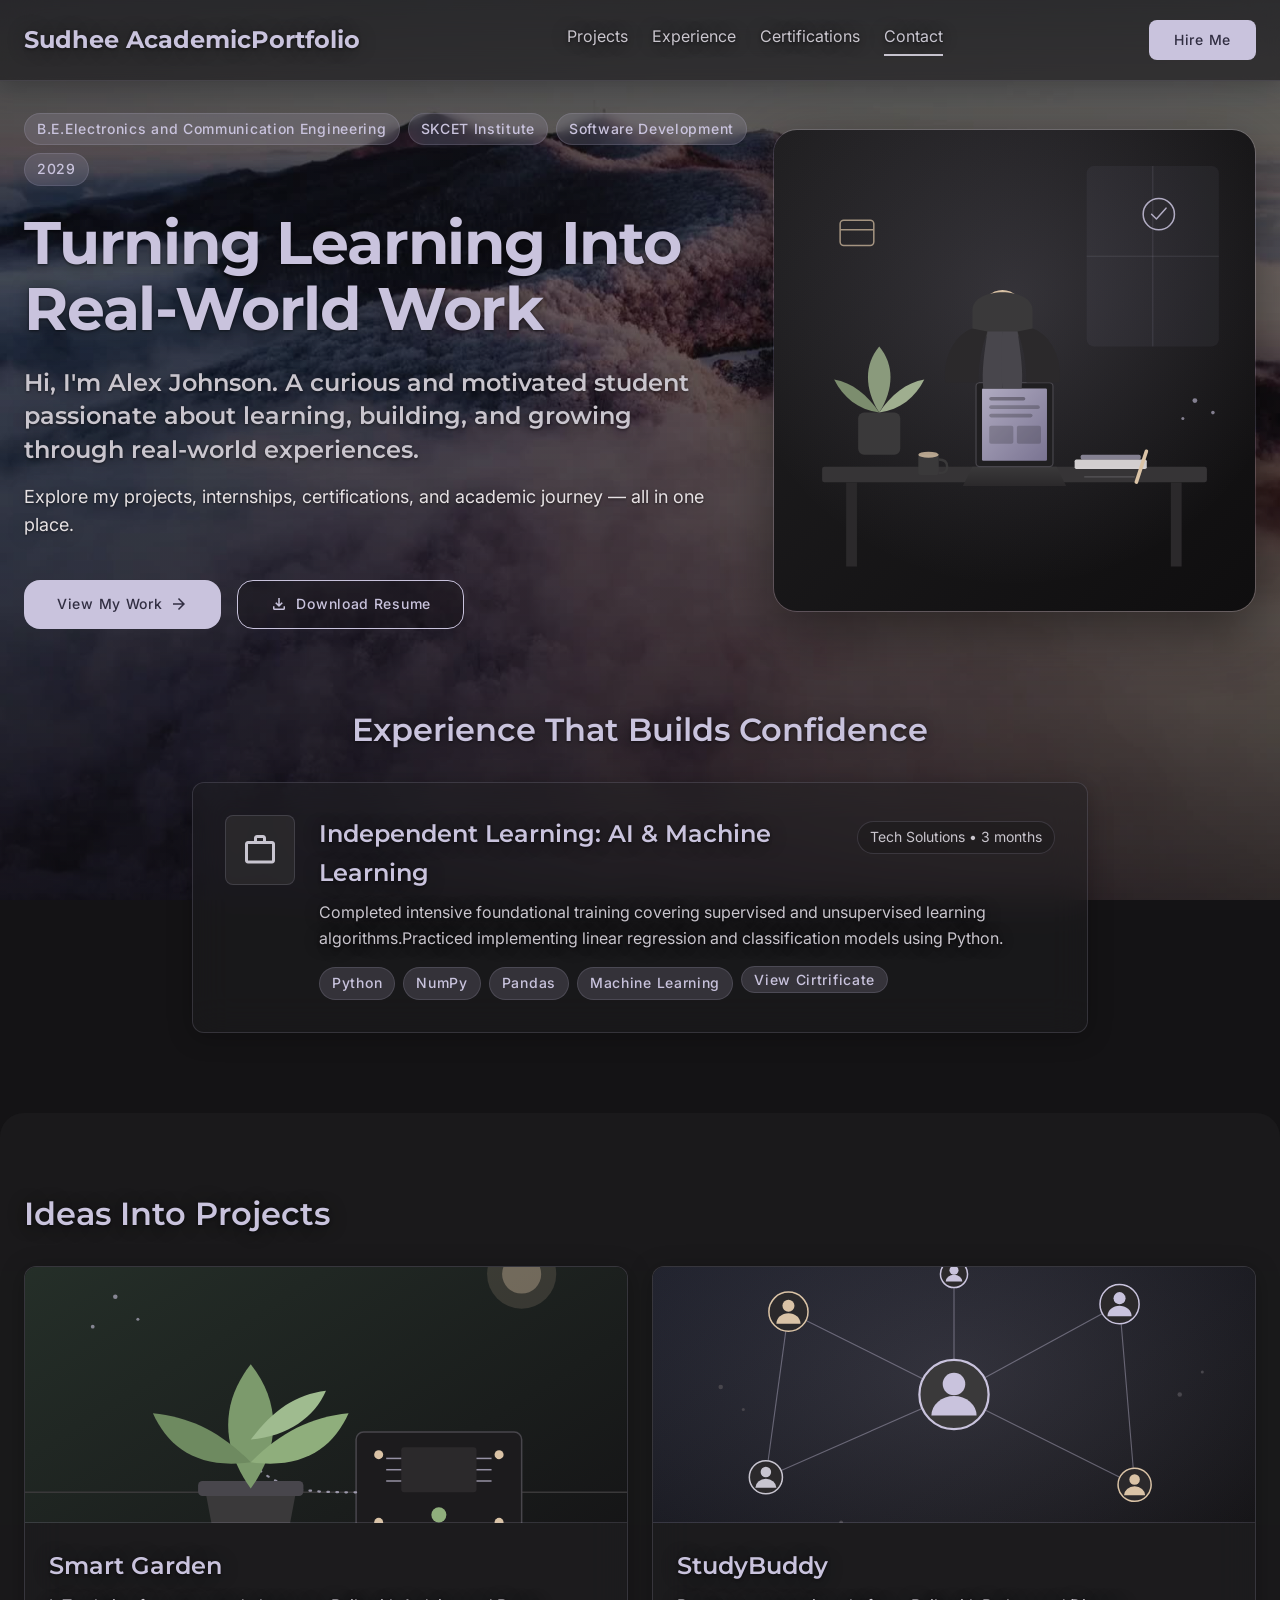
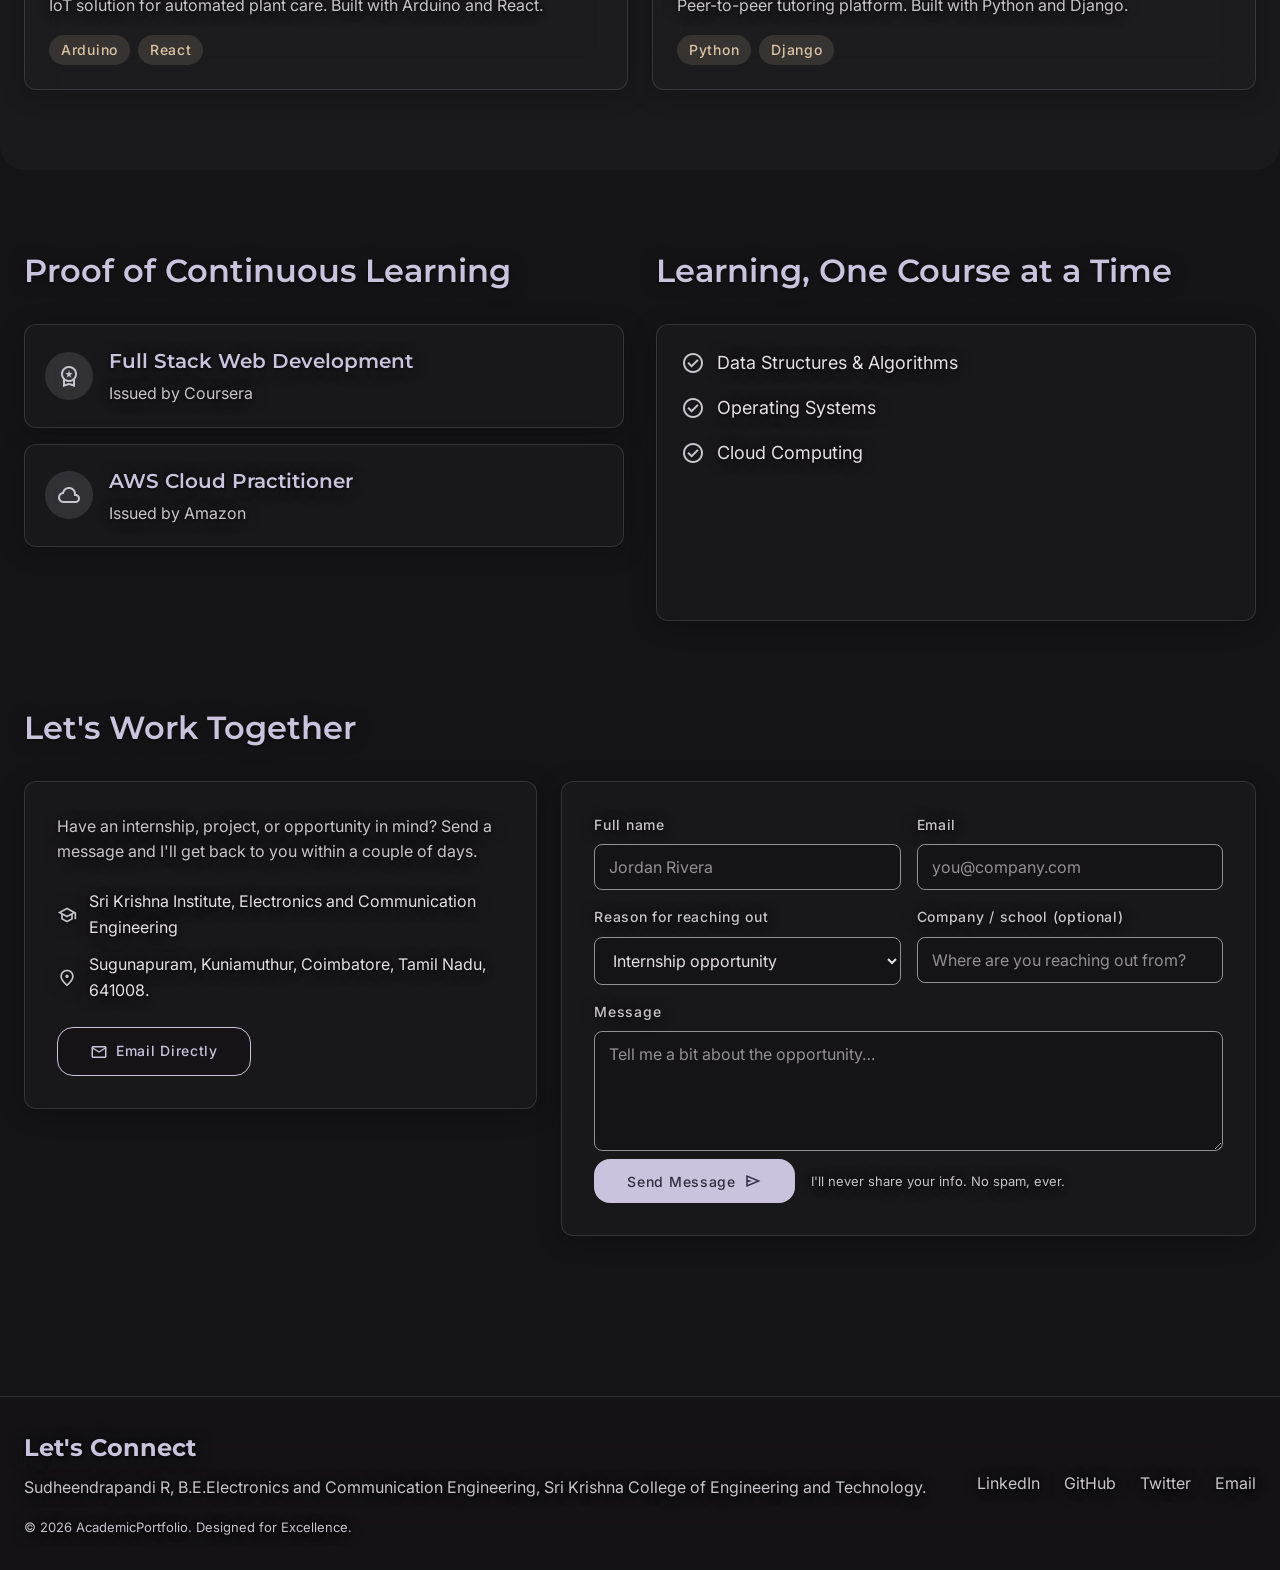
==== commit 514d4aa7: "Update download link text to 'View Certificate'" ====
--- a/index.html
+++ b/index.html
@@ -121,7 +121,7 @@
           <span class="tag tag--chip">Pandas</span>
           <span class="tag tag--chip">Machine Learning</span>
           <a href="sudheendrapandi R - Resume.pdf">
-          <span class="tag tag--chip">download</span>
+          <span class="tag tag--chip">View Cirtrificate</span>
           </a>
         </div>
       </div>
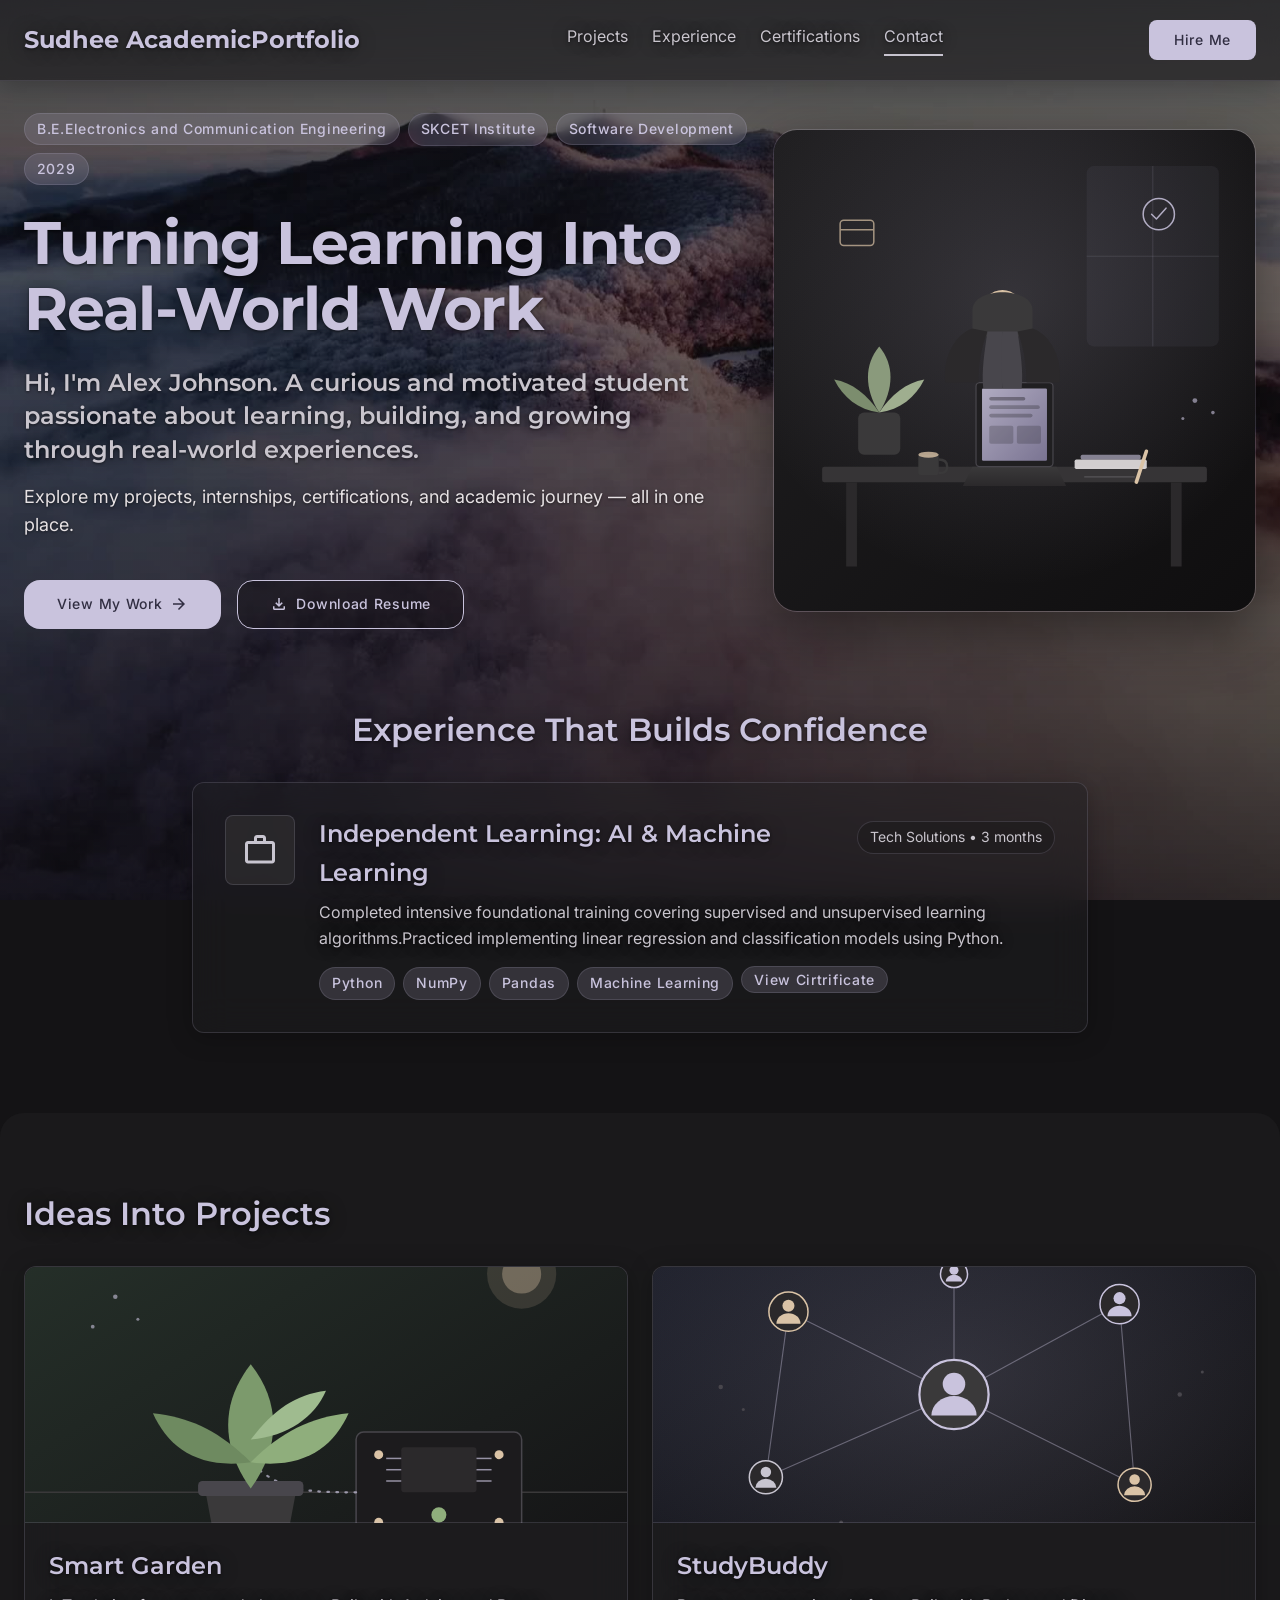
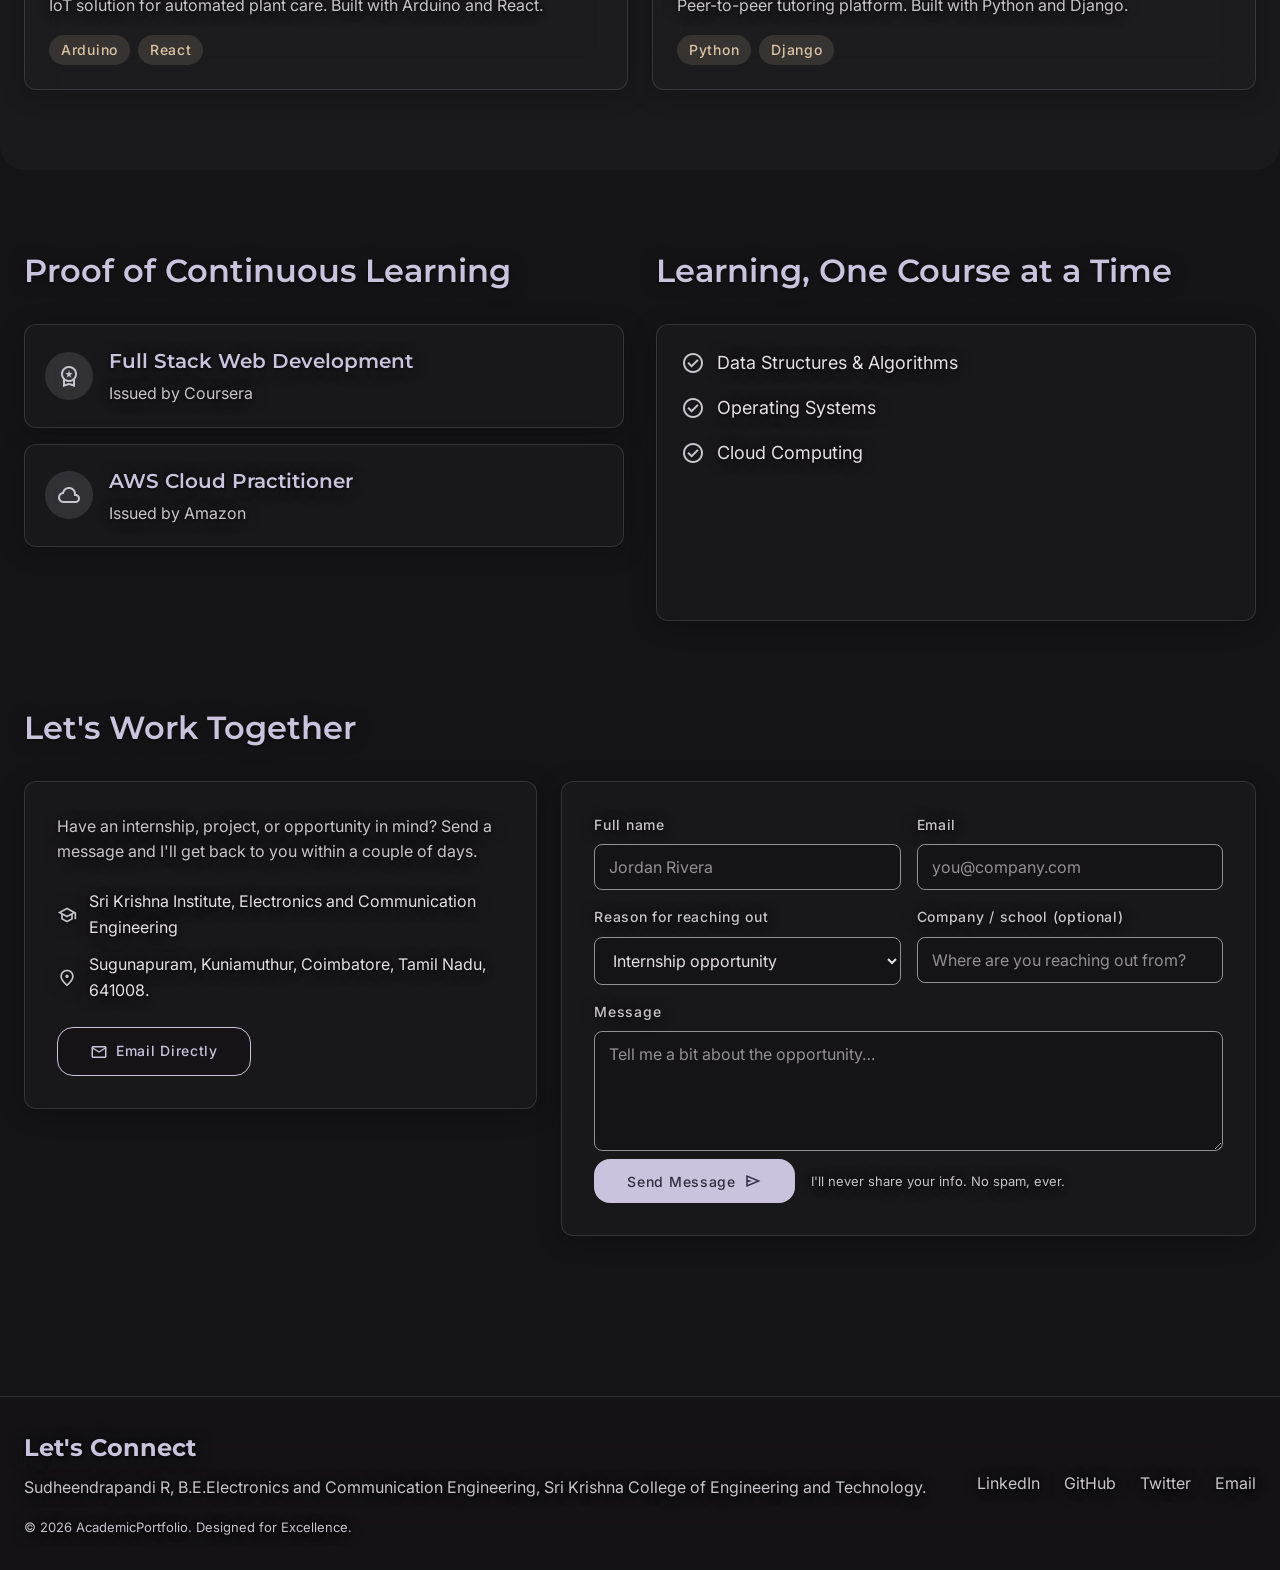
==== commit 89ec33ed: "Update resume link to new PDF file" ====
--- a/index.html
+++ b/index.html
@@ -120,7 +120,7 @@
           <span class="tag tag--chip">NumPy</span>
           <span class="tag tag--chip">Pandas</span>
           <span class="tag tag--chip">Machine Learning</span>
-          <a href="sudheendrapandi R - Resume.pdf">
+          <a href="Sudheendrapandi_R_AIML.pdf">
           <span class="tag tag--chip">View Cirtrificate</span>
           </a>
         </div>
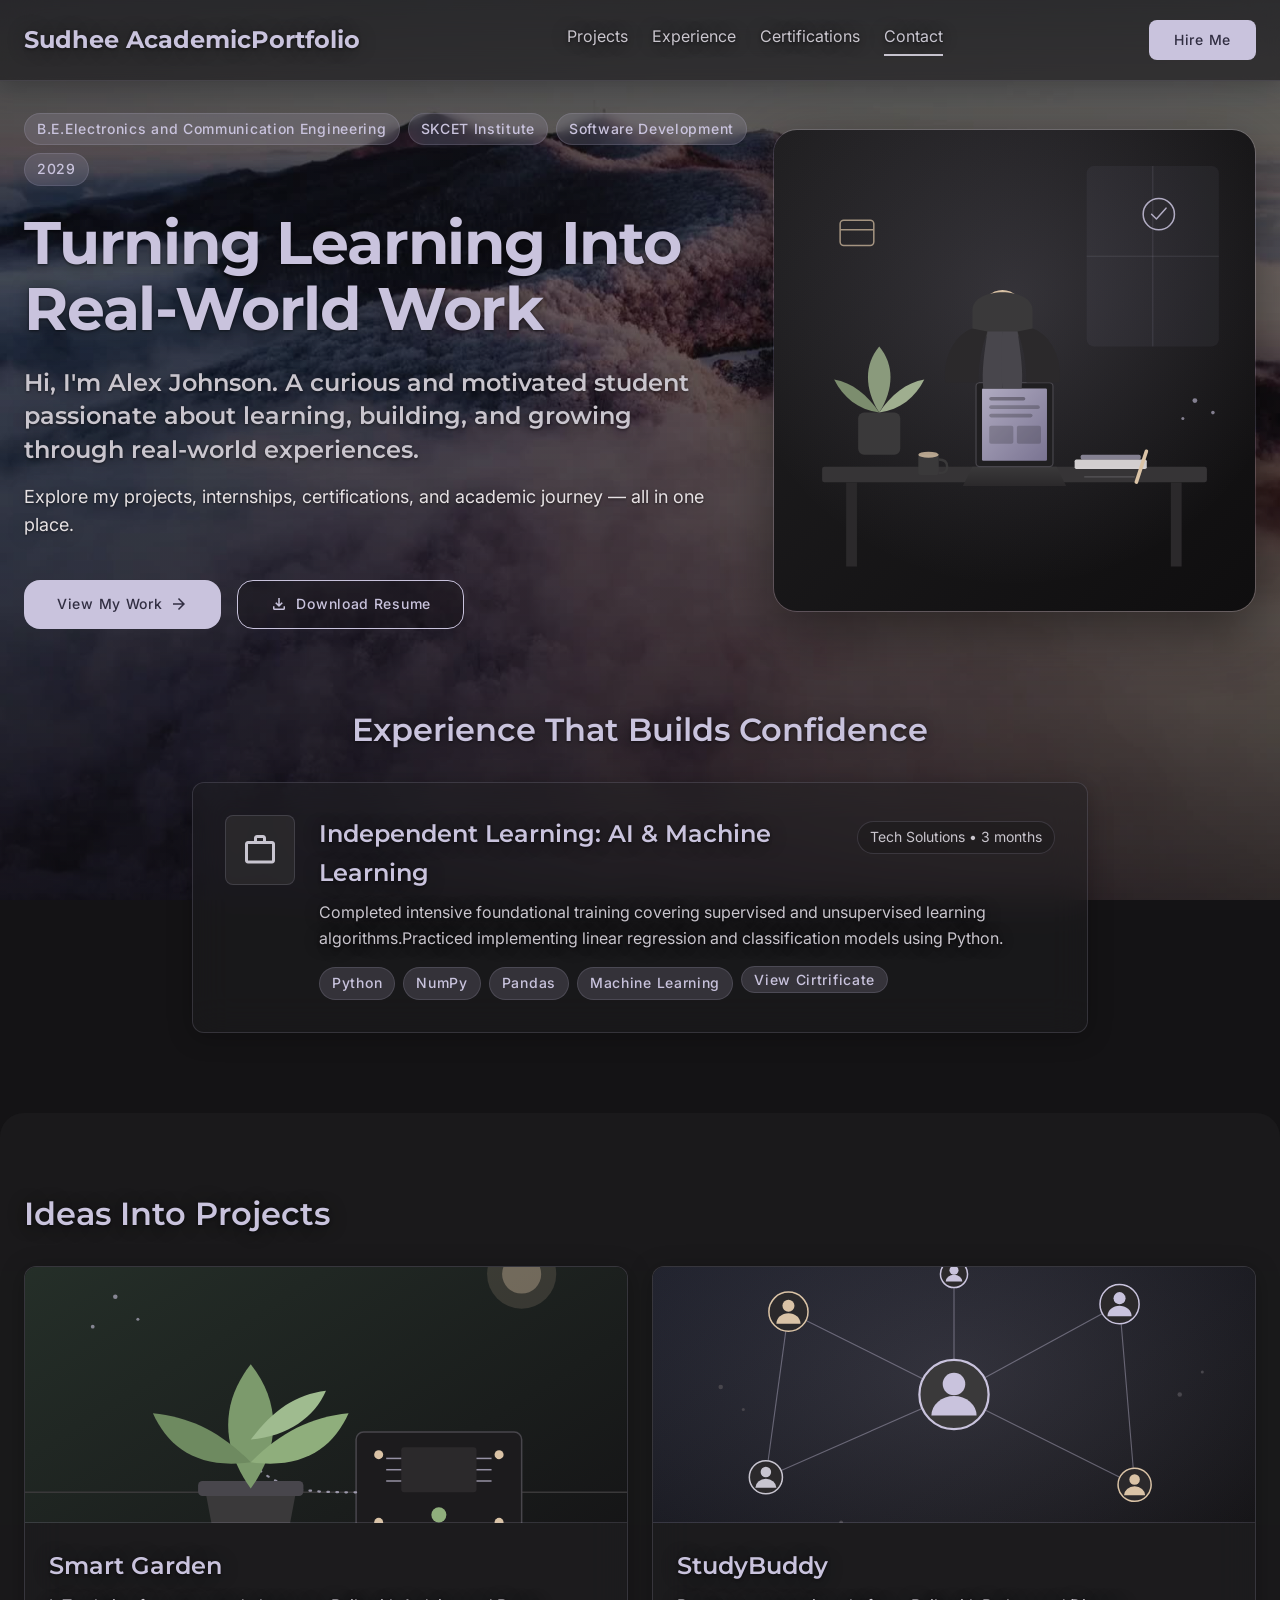
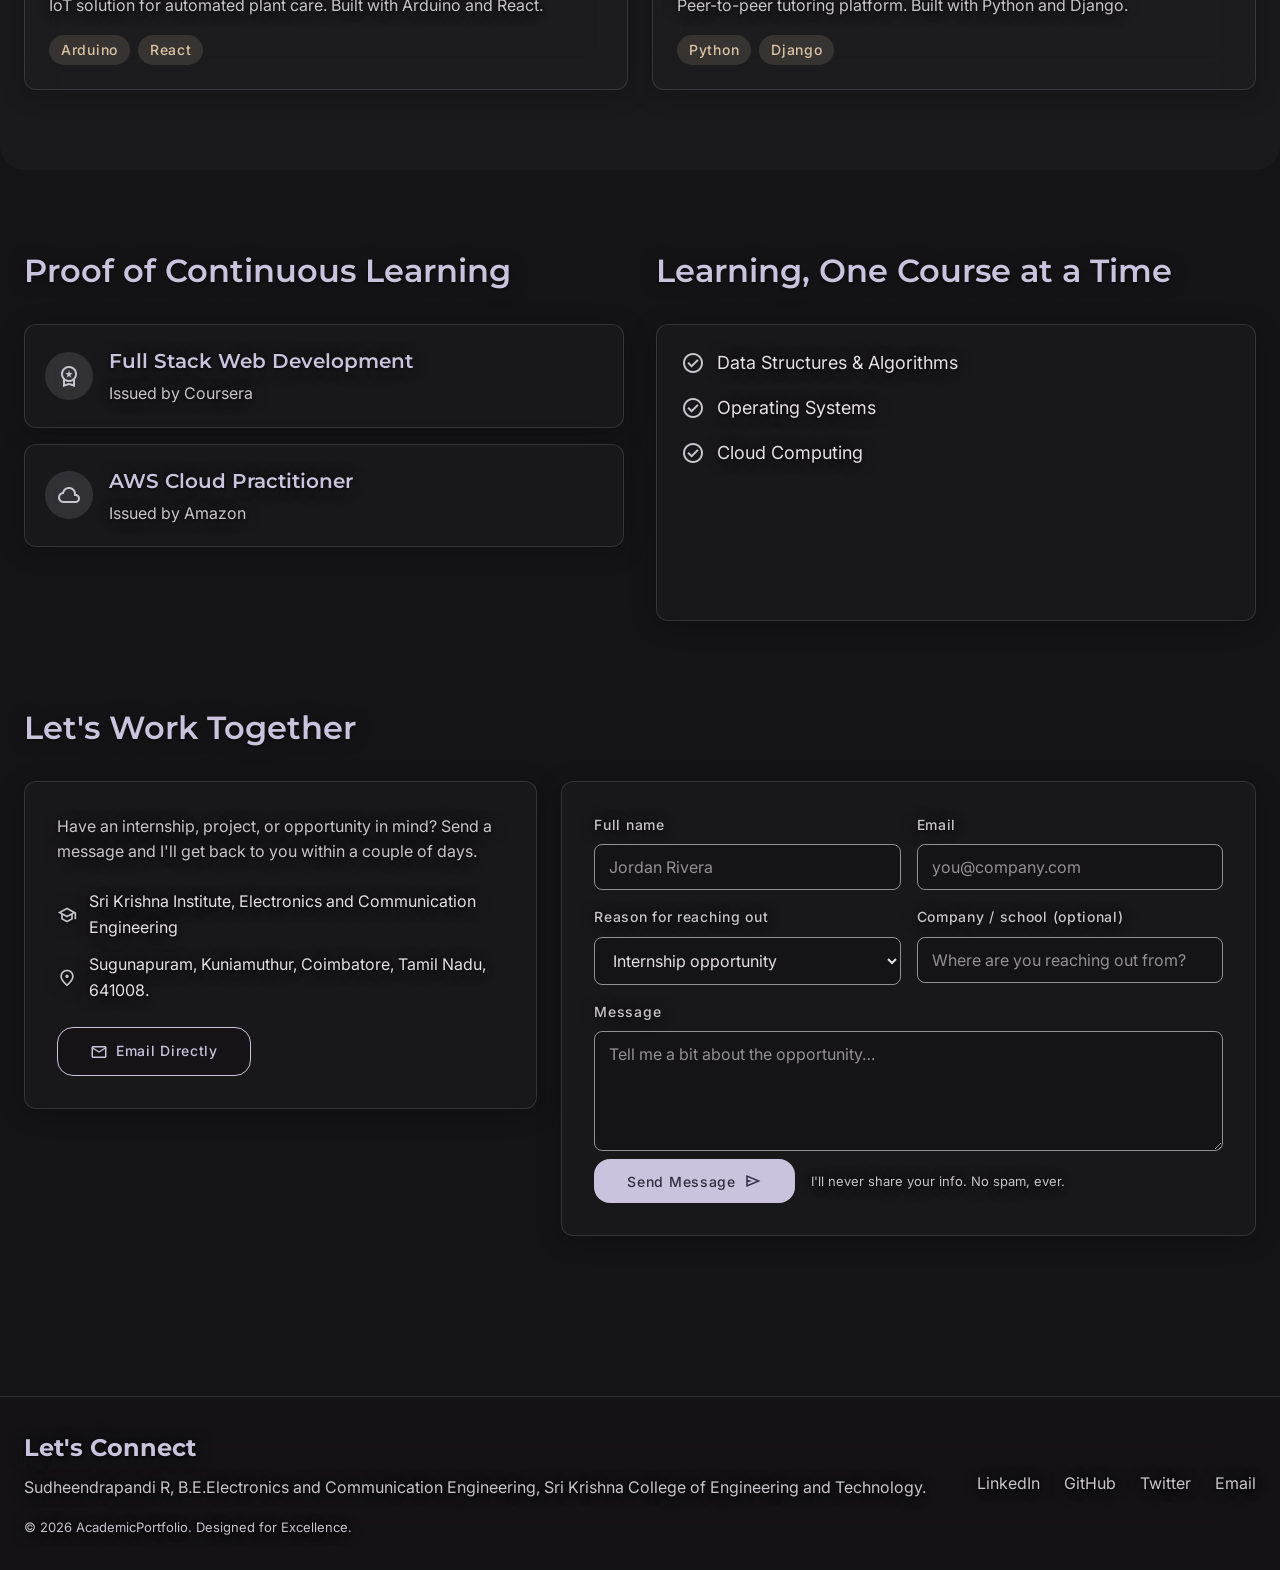
==== commit 7d0a6abf: "Update link to certificate document path" ====
--- a/index.html
+++ b/index.html
@@ -120,7 +120,7 @@
           <span class="tag tag--chip">NumPy</span>
           <span class="tag tag--chip">Pandas</span>
           <span class="tag tag--chip">Machine Learning</span>
-          <a href="Sudheendrapandi_R_AIML.pdf">
+          <a href="/documents/Sudheendrapandi_R_AIML.pdf">
           <span class="tag tag--chip">View Cirtrificate</span>
           </a>
         </div>
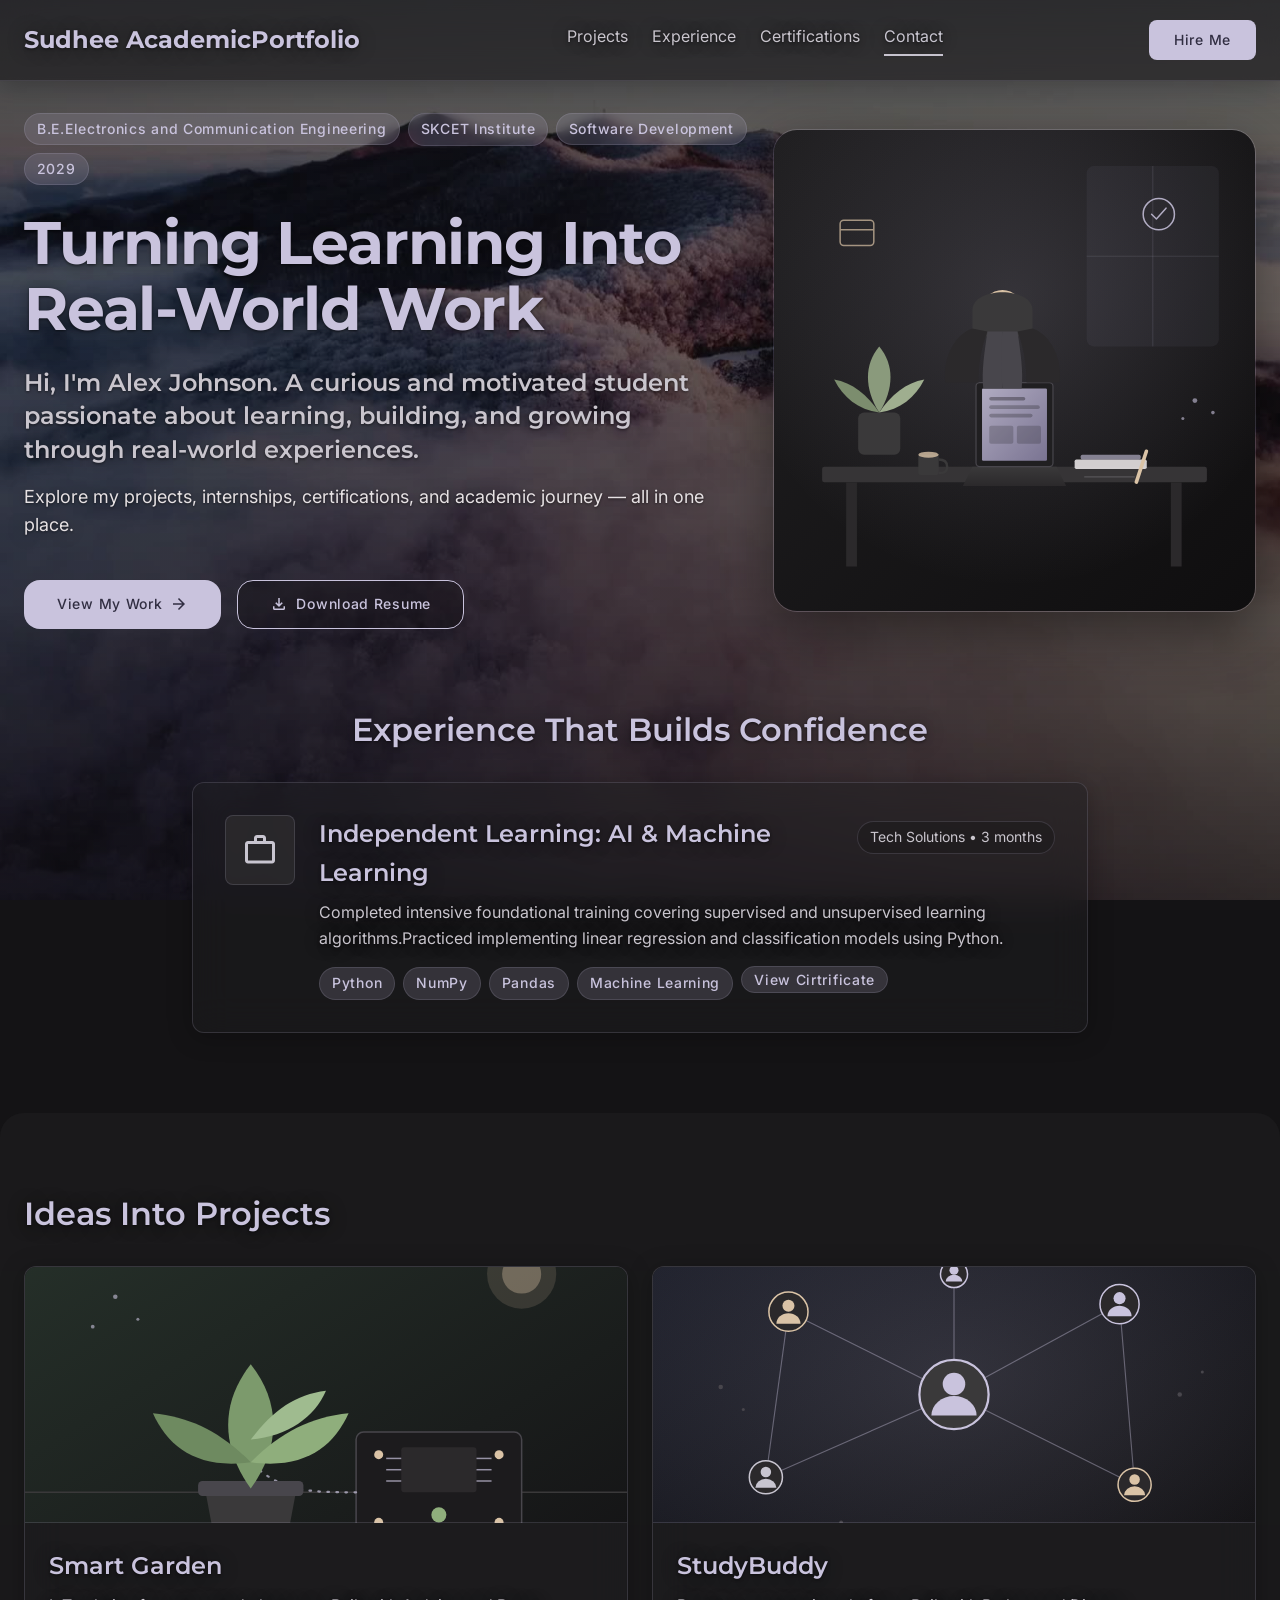
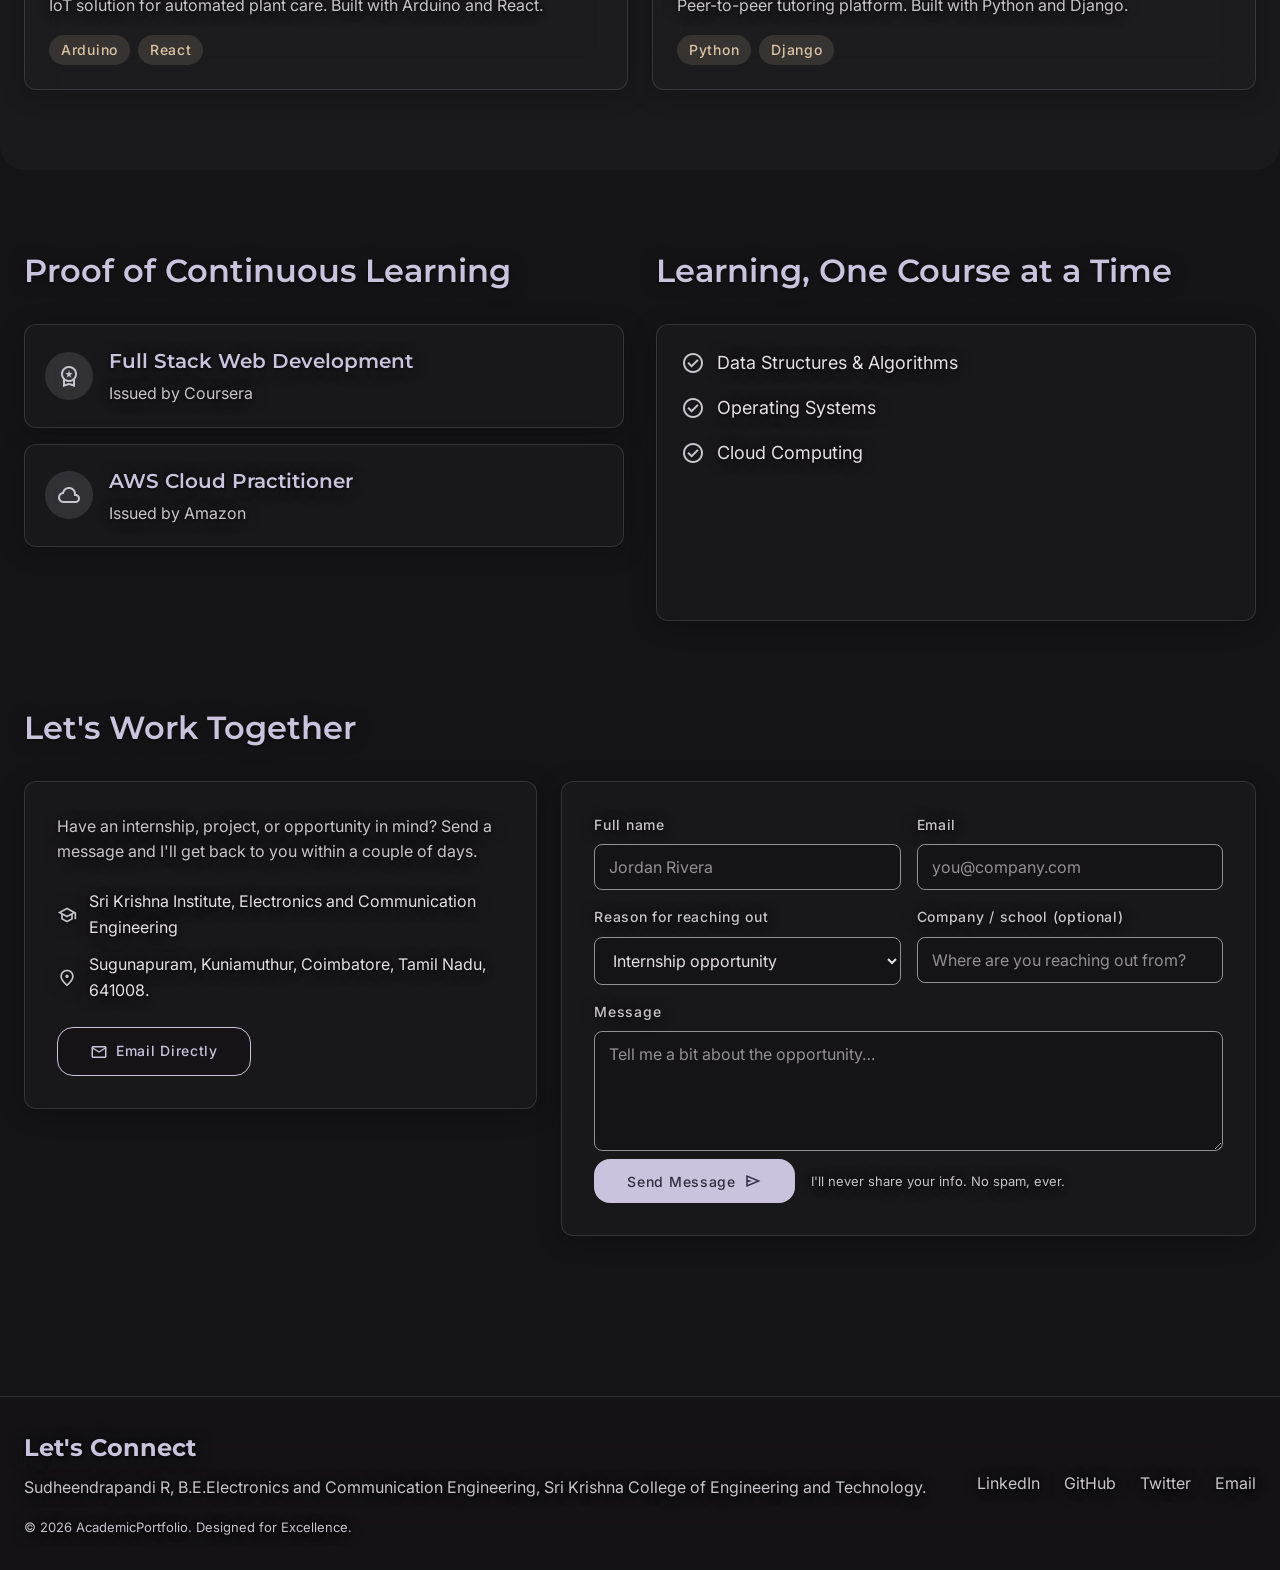
==== commit 71fd0679: "Update resume links in index.html" ====
--- a/index.html
+++ b/index.html
@@ -81,7 +81,7 @@
         <a class="btn btn-primary btn-lg" href="#projects">
           View My Work <span class="material-symbols-outlined">arrow_forward</span>
         </a>
-        <a class="btn btn-outline" href="sudheendrapandi R - Resume.pdf">
+        <a class="btn btn-outline" href="documents/sudheendrapandi R - Resume.pdf">
           <span class="material-symbols-outlined">download</span> Download Resume
         </a>
       </div>
@@ -120,7 +120,7 @@
           <span class="tag tag--chip">NumPy</span>
           <span class="tag tag--chip">Pandas</span>
           <span class="tag tag--chip">Machine Learning</span>
-          <a href="/documents/Sudheendrapandi_R_AIML.pdf">
+          <a href="documents/Sudheendrapandi_R_AIML.pdf">
           <span class="tag tag--chip">View Cirtrificate</span>
           </a>
         </div>
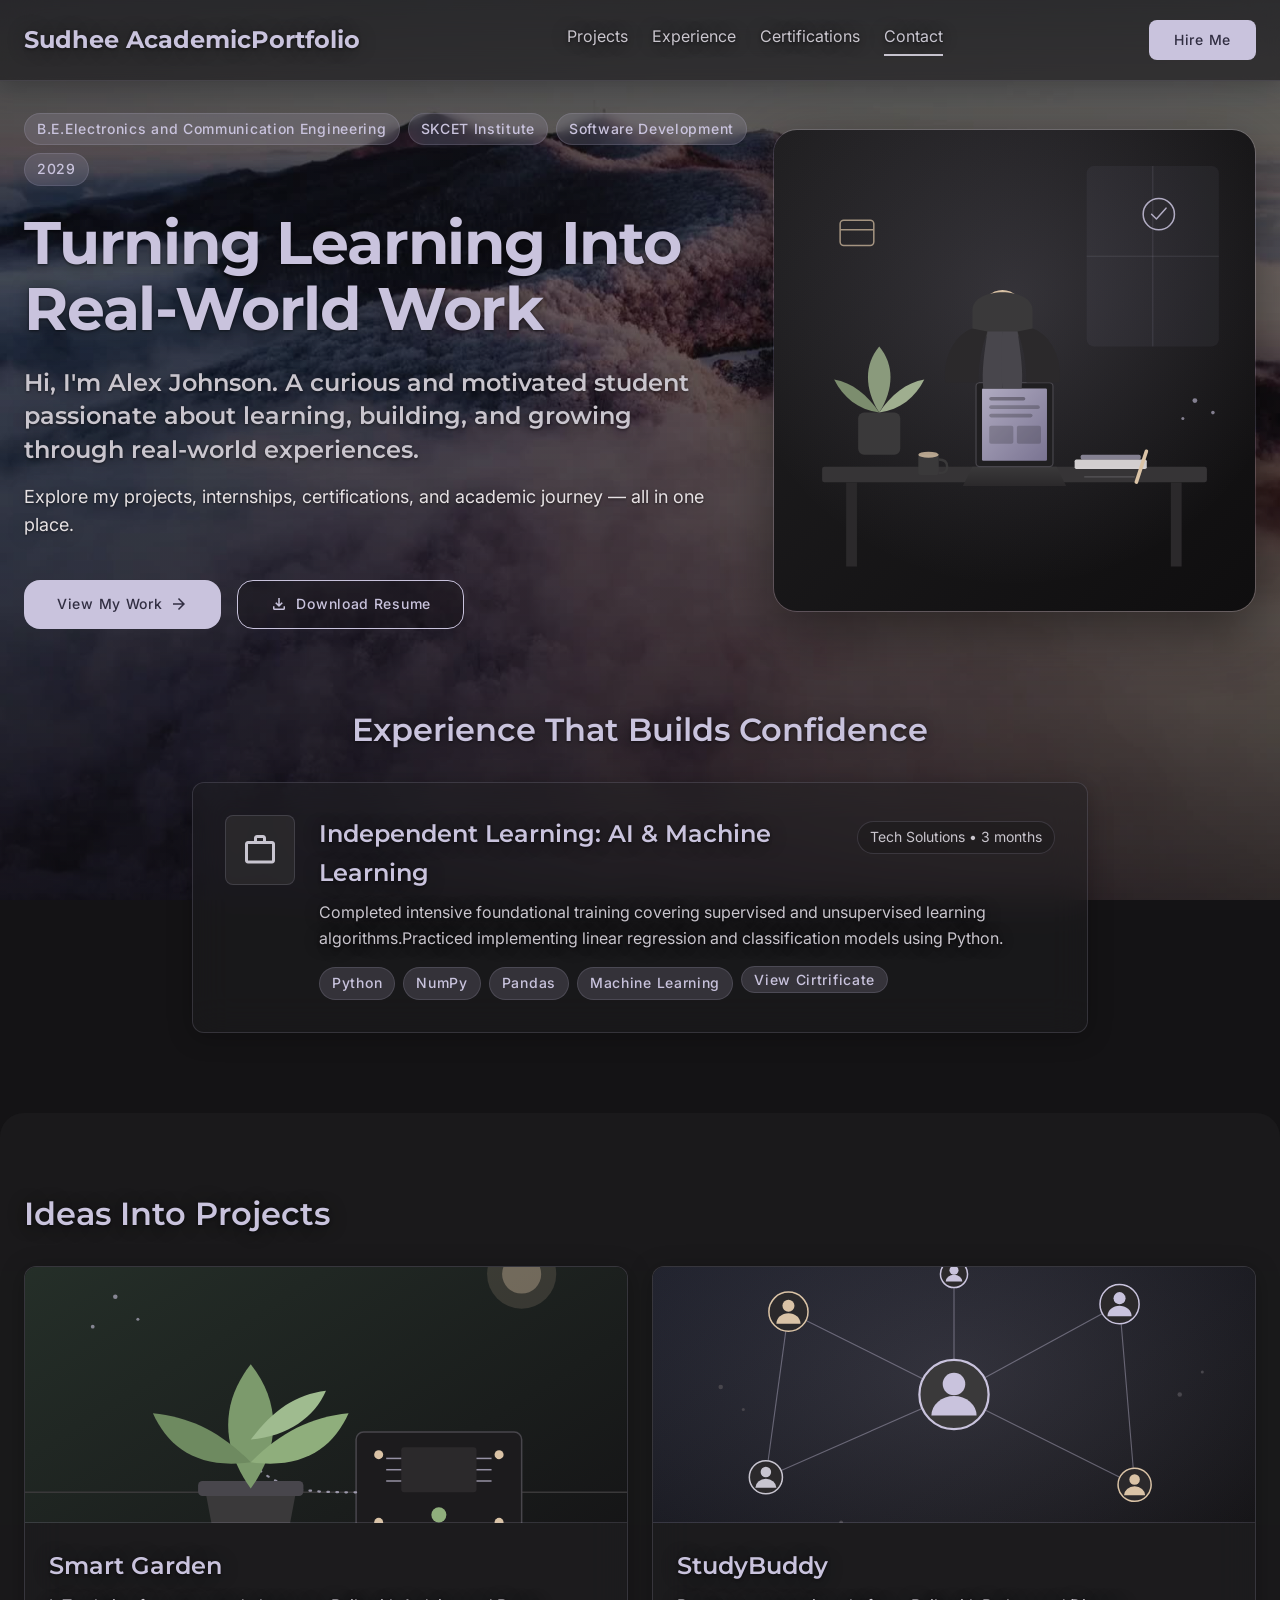
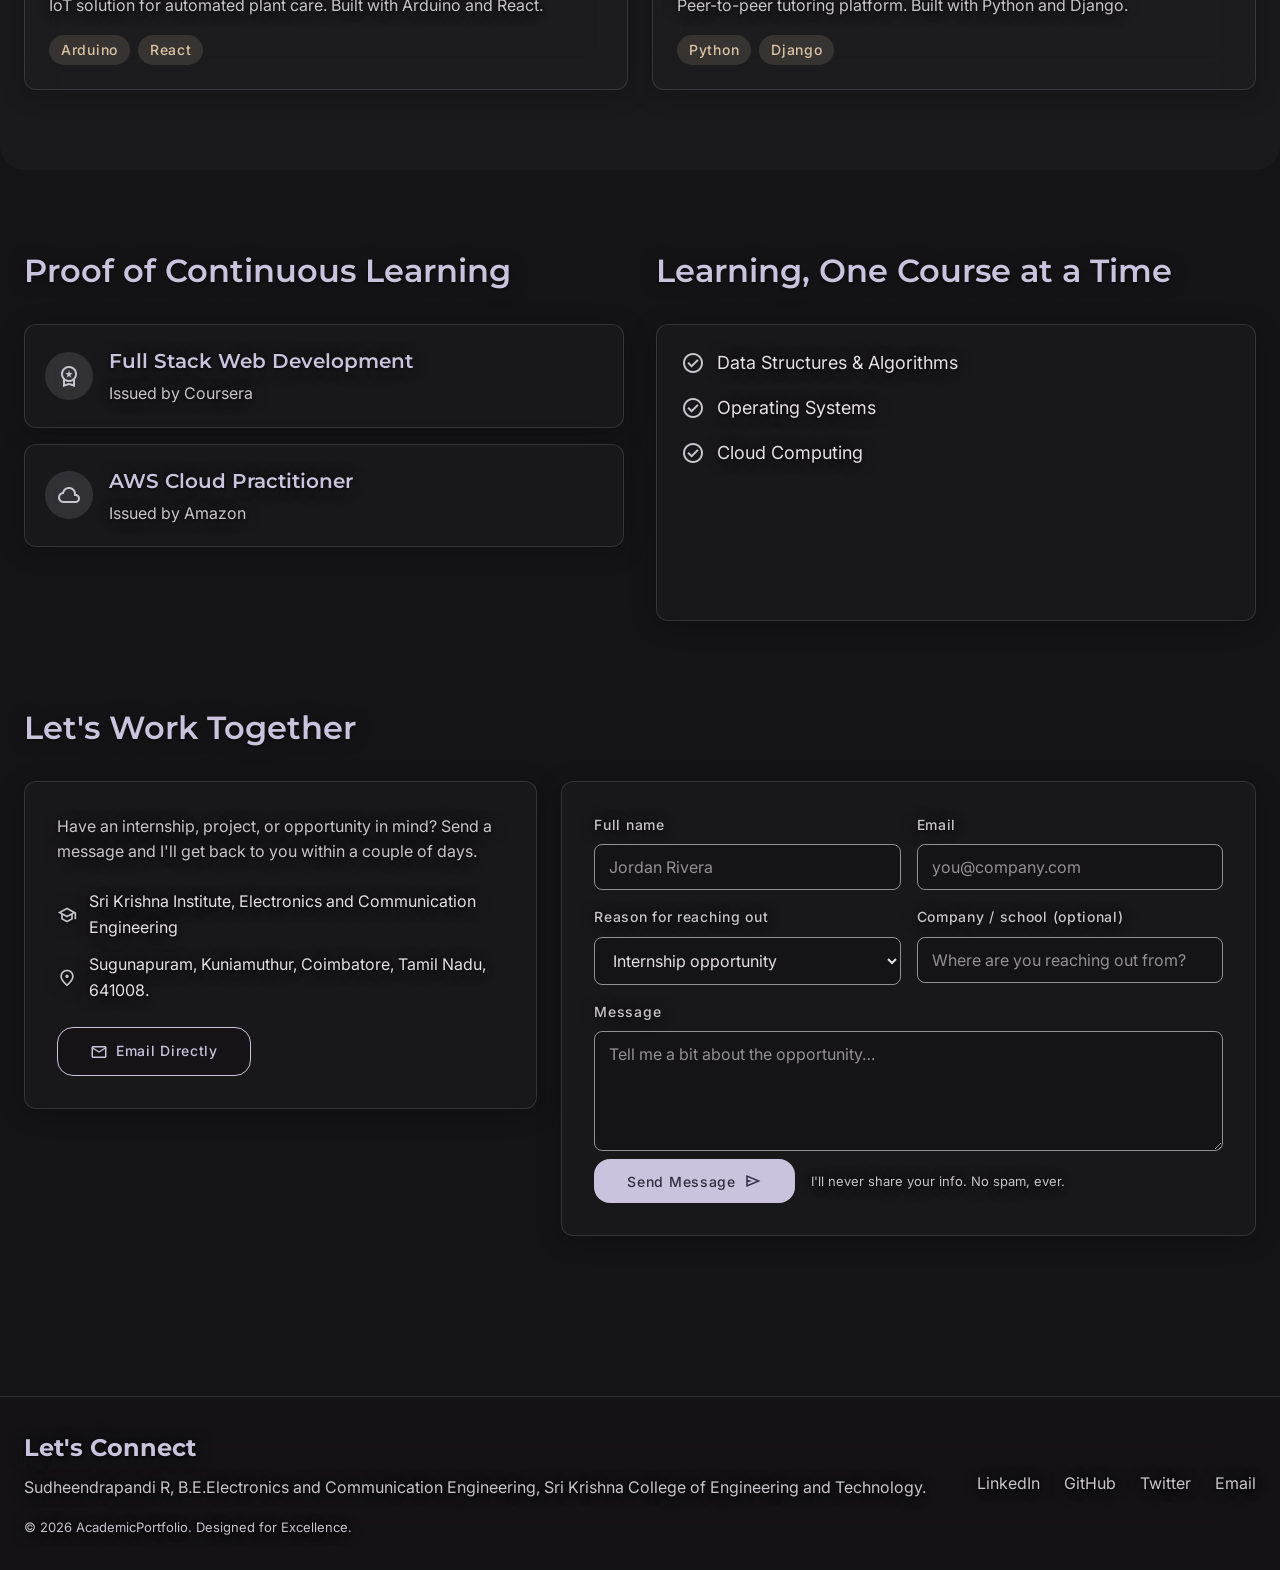
==== commit 83e28df6: "Update resume and certificate file links" ====
--- a/index.html
+++ b/index.html
@@ -81,7 +81,7 @@
         <a class="btn btn-primary btn-lg" href="#projects">
           View My Work <span class="material-symbols-outlined">arrow_forward</span>
         </a>
-        <a class="btn btn-outline" href="documents/sudheendrapandi R - Resume.pdf">
+        <a class="btn btn-outline" href="sudheendrapandi R - Resume.pdf">
           <span class="material-symbols-outlined">download</span> Download Resume
         </a>
       </div>
@@ -120,7 +120,7 @@
           <span class="tag tag--chip">NumPy</span>
           <span class="tag tag--chip">Pandas</span>
           <span class="tag tag--chip">Machine Learning</span>
-          <a href="documents/Sudheendrapandi_R_AIML.pdf">
+          <a href="Sudheendrapandi_R_AIML.pdf">
           <span class="tag tag--chip">View Cirtrificate</span>
           </a>
         </div>
